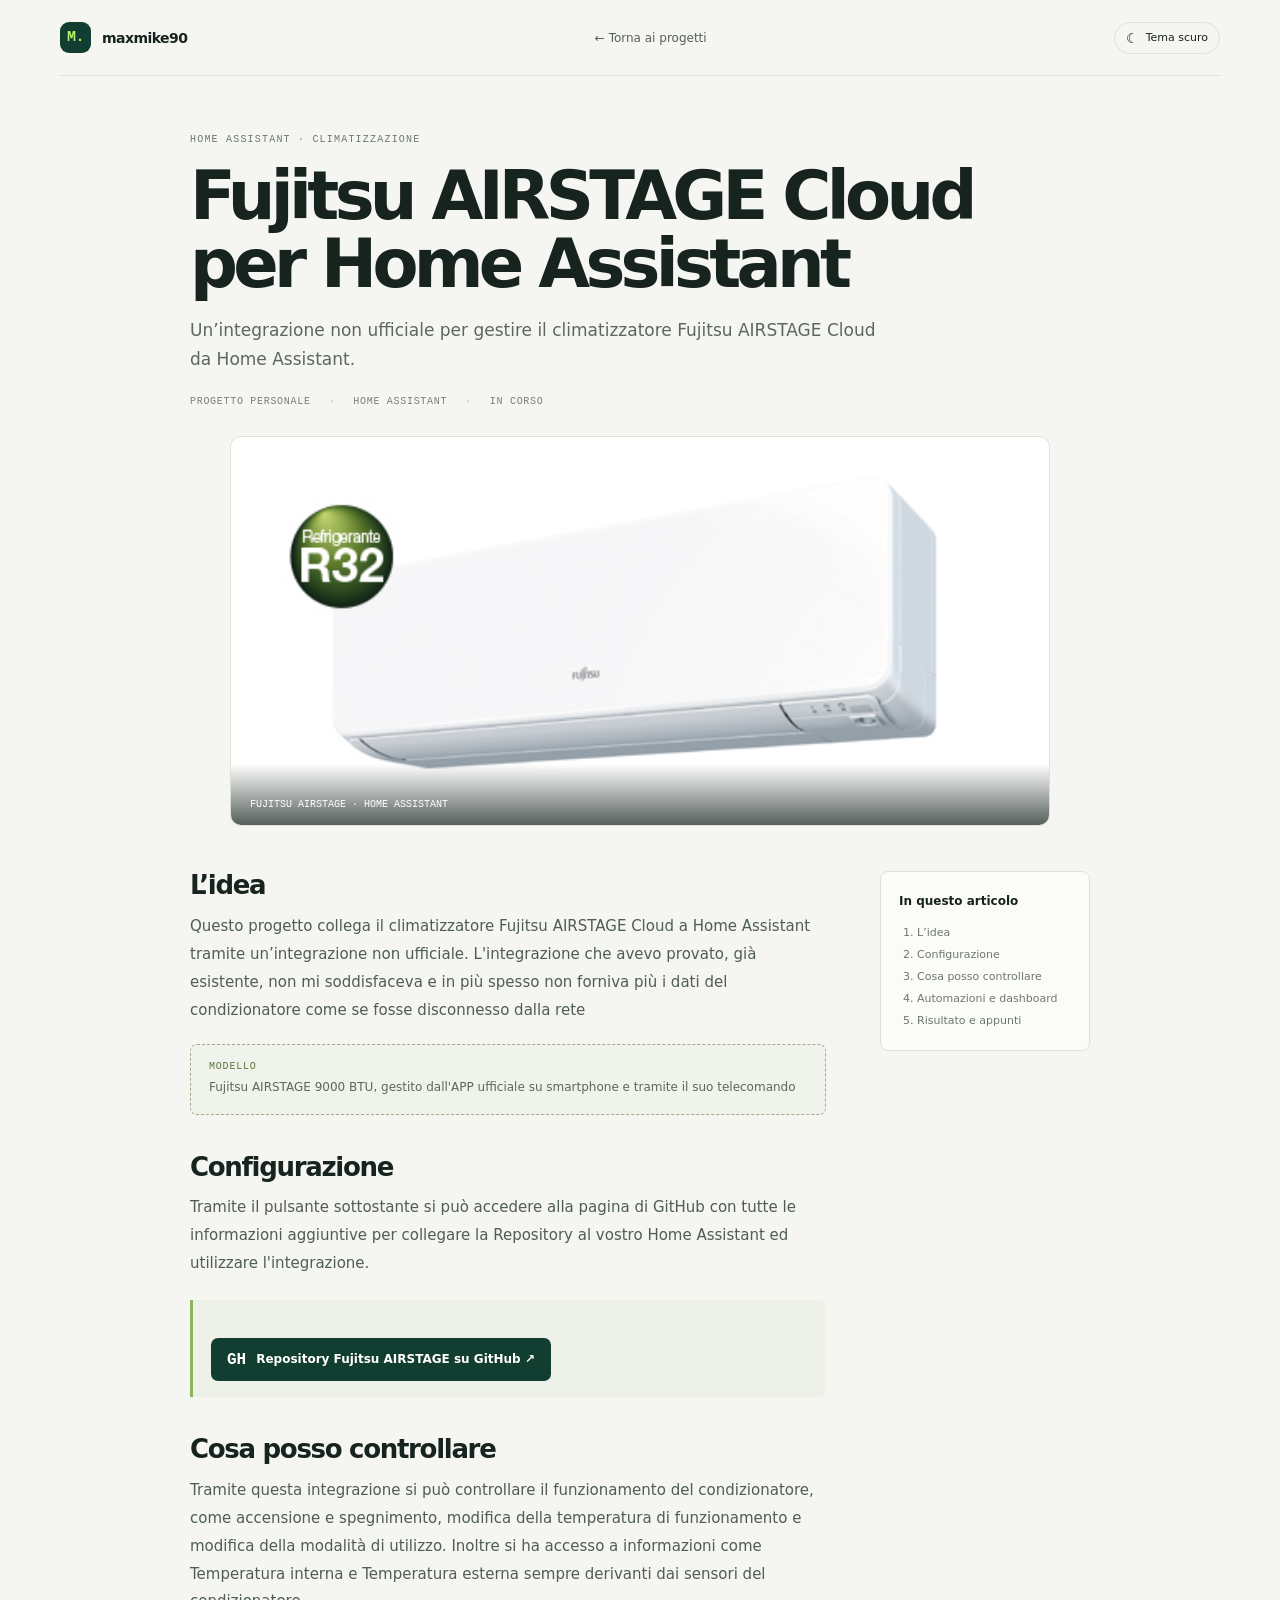
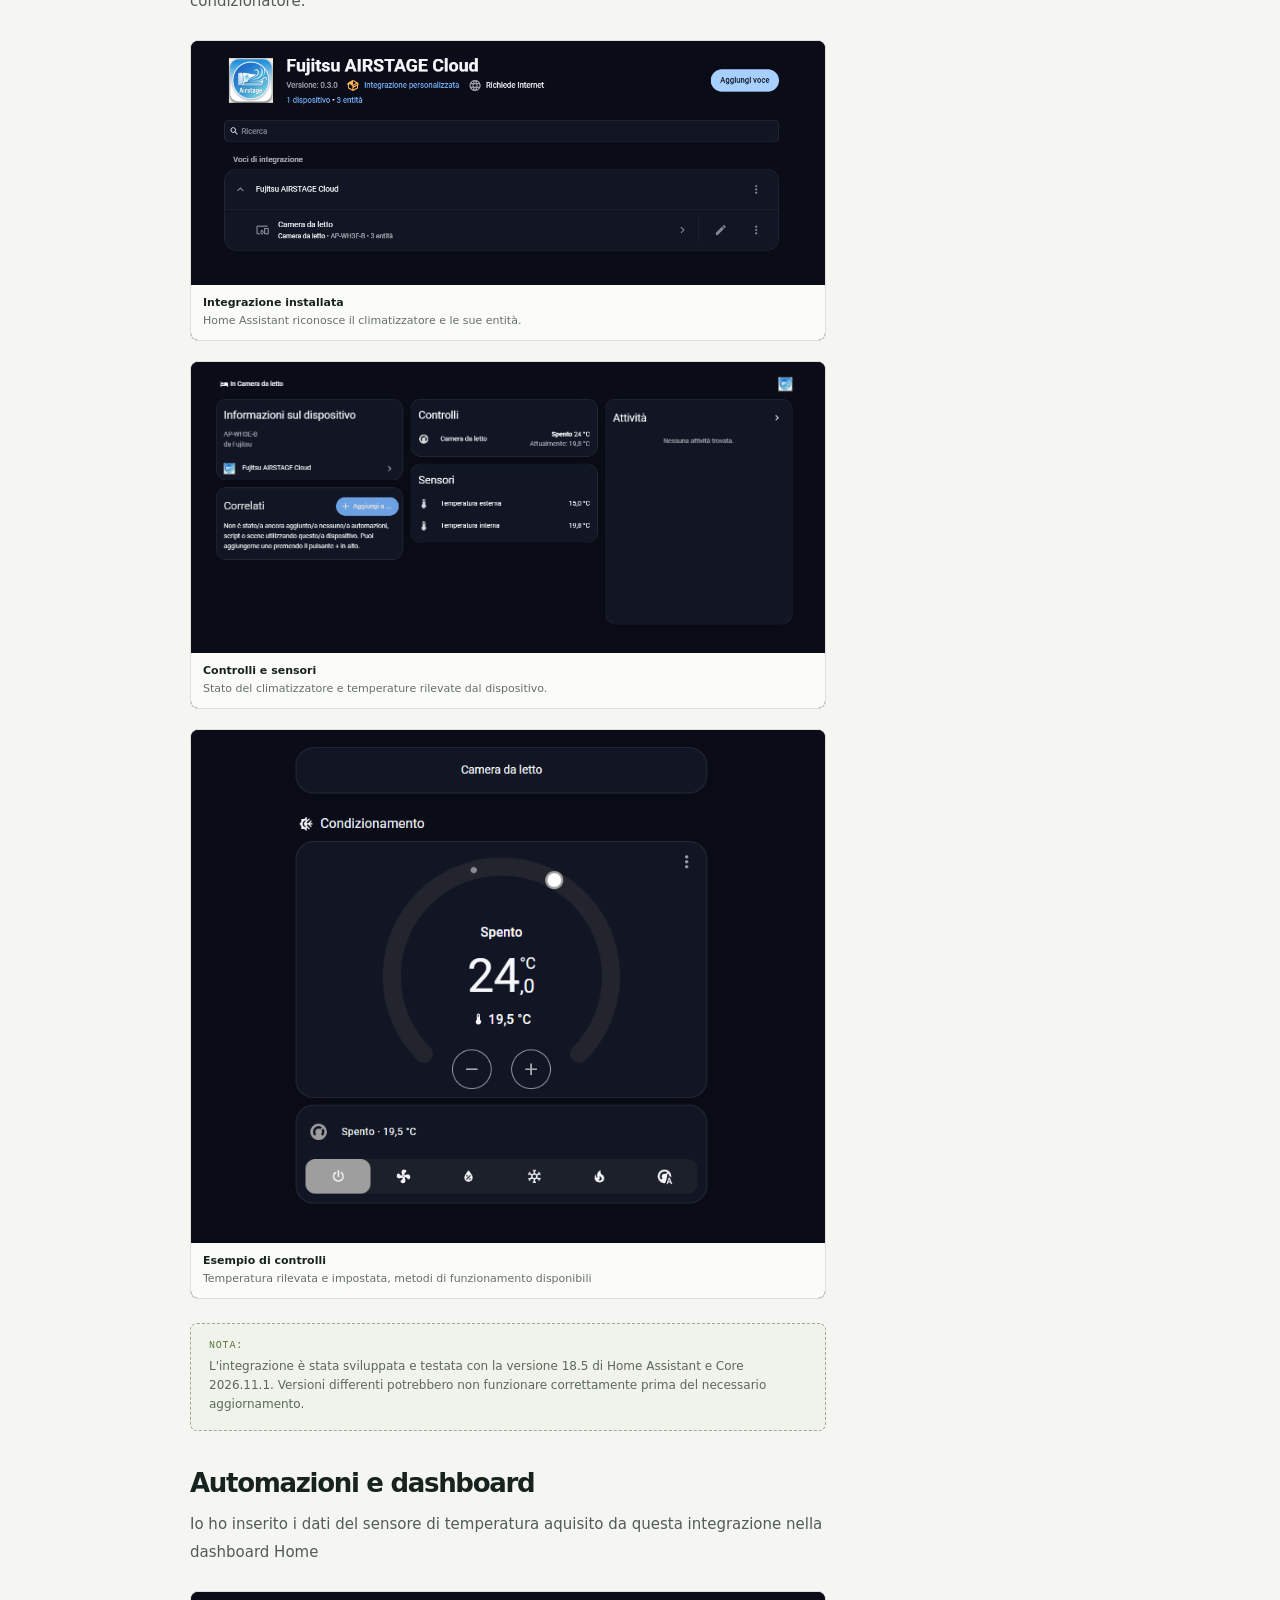
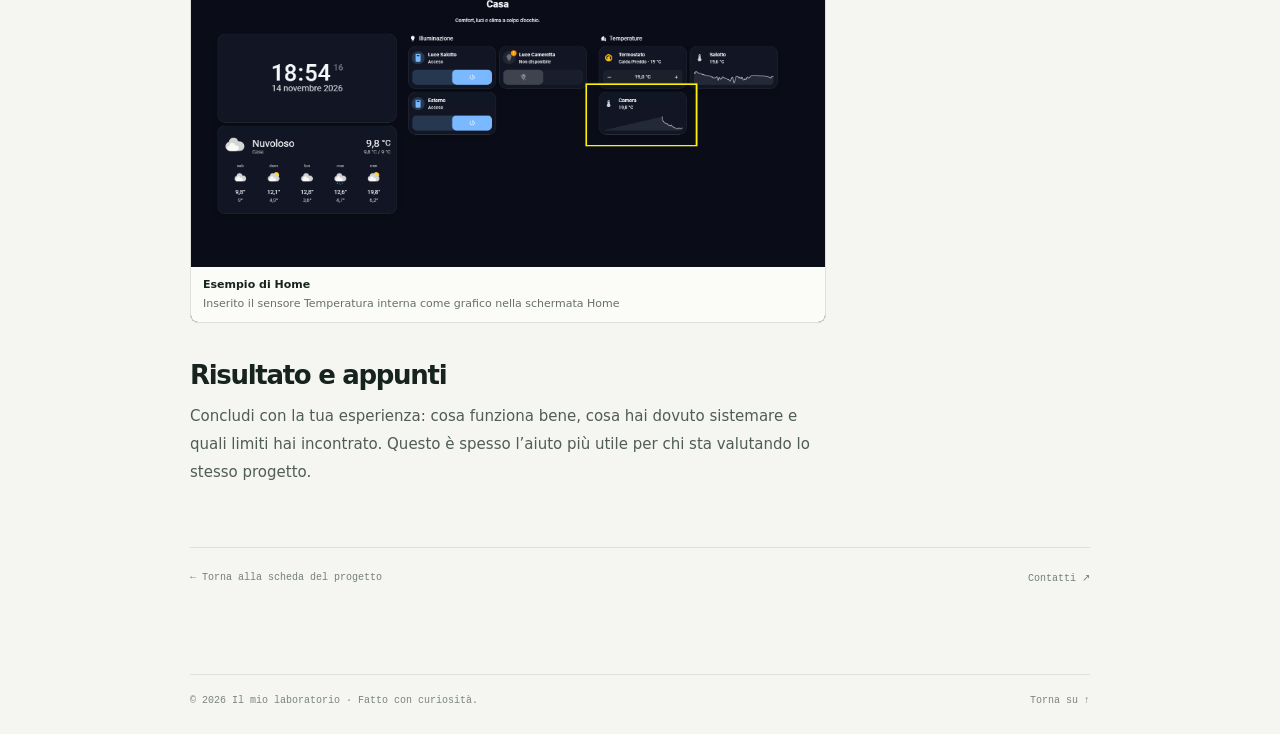
==== fujitsu-airstage.html @ 59b79993 "Add files via upload" ====
<!doctype html>
<html lang="it">
<head>
  <meta charset="utf-8">
  <meta name="viewport" content="width=device-width, initial-scale=1">
  <meta name="theme-color" content="#f5f5f1">
  <meta name="description" content="Appunti sul progetto Fujitsu AIRSTAGE Cloud per Home Assistant.">
  <title>Fujitsu AIRSTAGE Cloud per Home Assistant — Il mio laboratorio</title>
  <style>
    :root{--paper:#f5f5f1;--ink:#17231f;--muted:#68736d;--line:#dce1da;--green:#b8f36b;--deep:#123d31;--mono:"SFMono-Regular",Consolas,"Liberation Mono",monospace;--sans:Inter,ui-sans-serif,system-ui,-apple-system,"Segoe UI",sans-serif}
    :root[data-theme="dark"]{color-scheme:dark;--paper:#121713;--ink:#edf2ec;--muted:#a4afa5;--line:#303a32;--green:#b8f36b;--deep:#194532;--white:#f7f8f4}
*{box-sizing:border-box}html{scroll-behavior:smooth}body{margin:0;background:var(--paper);color:var(--ink);font-family:var(--sans);-webkit-font-smoothing:antialiased}a{color:inherit;text-decoration:none}.wrap{width:min(900px,calc(100% - 48px));margin:auto}.topbar{height:76px;display:flex;align-items:center;justify-content:space-between;border-bottom:1px solid var(--line);width:min(1160px,calc(100% - 48px))}.brand{display:flex;align-items:center;gap:11px;font-weight:750;letter-spacing:-.04em;font-size:14px}.brand-mark{width:31px;height:31px;border-radius:9px;background:var(--deep);display:grid;place-items:center;color:var(--green);font:700 15px var(--mono)}.back{font-size:12px;color:#56615b}.back:hover{color:var(--deep)}
    .article{padding:58px 0 90px}.eyebrow{font:10px var(--mono);text-transform:uppercase;letter-spacing:.12em;color:#6b796e}.article h1{font-size:clamp(39px,7vw,67px);letter-spacing:-.07em;line-height:1.02;margin:17px 0}.dek{font-size:17px;line-height:1.7;color:#5b6760;max-width:690px;margin:0}.meta{display:flex;gap:18px;align-items:center;margin:23px 0 29px;color:#758078;font:10px var(--mono);text-transform:uppercase;letter-spacing:.07em}.meta span+span:before{content:"·";margin-right:18px;color:#a4ada5}.cover{height:clamp(220px,44vw,390px);border-radius:11px;overflow:hidden;background:#e4ebe1;border:1px solid var(--line);position:relative}.cover img{width:100%;height:100%;object-fit:cover;display:block}.cover figcaption{position:absolute;bottom:0;left:0;right:0;background:linear-gradient(transparent,#17231fba);color:white;padding:35px 19px 15px;font:10px var(--mono)}
    .layout{display:grid;grid-template-columns:minmax(0,1fr) 210px;gap:54px;margin-top:45px;align-items:start}.prose{font-size:15px;line-height:1.85;color:#4f5d54}.prose h2{font-size:26px;line-height:1.15;letter-spacing:-.05em;color:var(--ink);margin:38px 0 12px}.prose h2:first-child{margin-top:0}.prose p{margin:0 0 16px}.prose ul{padding-left:20px}.prose li{padding-left:4px;margin:5px 0}.callout{border-left:3px solid #8bb657;background:#edf1e8;padding:16px 18px;border-radius:0 6px 6px 0;font-size:13px;line-height:1.65;color:#56625a;margin:22px 0}.callout strong{color:var(--ink)}.todo{border:1px dashed #9bad8c;background:#f0f3eb;border-radius:7px;padding:16px 18px;color:#5a6958;font-size:12px;line-height:1.6;margin:20px 0}.todo b{display:block;text-transform:uppercase;letter-spacing:.08em;font:10px var(--mono);color:#58743b;margin-bottom:6px}.github-link{display:inline-flex;align-items:center;gap:10px;margin-top:22px;padding:12px 16px;border-radius:7px;background:var(--deep);color:#fff;font-size:12px;font-weight:650}.github-link:hover{background:#205644}.github-mark{font:700 16px var(--mono)}.image-gallery{display:grid;grid-template-columns:1fr;gap:20px;margin:24px 0}.image-gallery figure{margin:0;background:#11151f;border:1px solid var(--line);border-radius:8px;overflow:hidden}.image-gallery img{display:block;width:100%;height:auto}.image-gallery figcaption{padding:10px 12px;color:#657168;font-size:11px;line-height:1.5;background:#fbfbf8}.image-gallery figcaption strong{display:block;color:var(--ink);margin-bottom:2px}@media(max-width:560px){.image-gallery{grid-template-columns:1fr}}.sidebar{position:sticky;top:20px;border:1px solid var(--line);background:#fbfbf8;border-radius:8px;padding:18px}.sidebar b{font-size:12px}.sidebar ol{margin:13px 0 0;padding-left:18px;color:#6c776f;font-size:11px;line-height:2}.sidebar a:hover{color:var(--deep)}.article-footer{border-top:1px solid var(--line);padding-top:24px;margin-top:45px;display:flex;justify-content:space-between;gap:20px;font:10px var(--mono);color:#748078}.article-footer a:hover{color:var(--deep)}.footer{border-top:1px solid var(--line);padding:20px 0 28px;color:#7b857d;font:10px var(--mono);display:flex;justify-content:space-between}
    @media(max-width:700px){.layout{grid-template-columns:1fr;gap:24px}.sidebar{position:static;grid-row:1}.article{padding-top:42px}.wrap,.topbar{width:calc(100% - 32px)}}
  .image-zoom{display:block;width:100%;padding:0;border:0;background:none;cursor:zoom-in}.image-zoom:focus-visible{outline:3px solid var(--green);outline-offset:3px}.lightbox{border:0;padding:48px 18px 18px;background:#10141c;max-width:96vw;max-height:95vh;border-radius:12px;overflow:visible}.lightbox::backdrop{background:#09100ddd;backdrop-filter:blur(3px)}.lightbox img{display:block;max-width:92vw;max-height:82vh;width:auto;height:auto;border-radius:7px}.lightbox form{position:absolute;top:8px;right:8px}.lightbox-close{border:1px solid #ffffff44;background:#fff;color:#17231f;border-radius:5px;padding:8px 11px;cursor:pointer;font:12px var(--sans)}
.theme-toggle{display:inline-flex;align-items:center;justify-content:center;gap:7px;padding:8px 11px;border:1px solid var(--line);border-radius:99px;background:transparent;color:var(--ink);font:11px var(--sans);white-space:nowrap;cursor:pointer;transition:background .2s,border-color .2s}.theme-toggle:hover{background:#8a9a8618}.theme-icon{font-size:14px;line-height:1}:root[data-theme="dark"] .prose{color:#c0cbc1}:root[data-theme="dark"] .sidebar,:root[data-theme="dark"] .todo,:root[data-theme="dark"] .image-gallery figcaption{background:#1a211c;border-color:var(--line);color:#c0cbc1}:root[data-theme="dark"] .callout{background:#263328;color:#d0d9d0}:root[data-theme="dark"] .todo b{color:var(--green)}:root[data-theme="dark"] .sidebar ol,:root[data-theme="dark"] .meta,:root[data-theme="dark"] .article-footer,:root[data-theme="dark"] .back{color:#aeb9af}:root[data-theme="dark"] .topbar,:root[data-theme="dark"] .article-footer,:root[data-theme="dark"] .footer{border-color:var(--line)}:root[data-theme="dark"] .image-gallery figure{border-color:var(--line)}:root[data-theme="dark"] .image-gallery figcaption strong{color:var(--ink)}:root[data-theme="dark"] .brand-mark{background:#244b35;color:var(--green)}</style>
</head>
<body>
  <header class="wrap topbar">
    <a class="brand" href="index.html#inizio"><span class="brand-mark">M.</span><span>maxmike90<span style="color:#7d9e5b"></a>
    <a class="back" href="index.html#progetti">← Torna ai progetti</a>
      <button class="theme-toggle" id="theme-toggle" type="button" aria-label="Attiva tema scuro" aria-pressed="false"><span class="theme-icon" aria-hidden="true">☾</span><span>Tema scuro</span></button>
    </header>
  <main class="wrap article">
    <div class="eyebrow">HOME ASSISTANT · CLIMATIZZAZIONE</div>
    <h1>Fujitsu AIRSTAGE Cloud per Home Assistant</h1>
    <p class="dek">Un’integrazione non ufficiale per gestire il climatizzatore Fujitsu AIRSTAGE Cloud da Home Assistant.</p>
    <div class="meta"><span>Progetto personale</span><span>Home Assistant</span><span>In corso</span></div>
    <figure class="cover"><img src="fujitsu.jpg" alt="Il progetto Fujitsu AIRSTAGE Cloud con Home Assistant"><figcaption>FUJITSU AIRSTAGE · HOME ASSISTANT</figcaption></figure>
    <div class="layout">
      <article class="prose">
        <h2 id="idea">L’idea</h2>
        <p>Questo progetto collega il climatizzatore Fujitsu AIRSTAGE Cloud a Home Assistant tramite un’integrazione non ufficiale. L'integrazione che avevo provato, già esistente, non mi soddisfaceva e in più spesso non forniva più i dati del condizionatore come se fosse disconnesso dalla rete</p>
        <div class="todo"><b>Modello</b>Fujitsu AIRSTAGE 9000 BTU, gestito dall'APP ufficiale su smartphone e tramite il suo telecomando</div>

        <h2 id="configurazione">Configurazione</h2>
        <p>Tramite il pulsante sottostante si può accedere alla pagina di GitHub con tutte le informazioni aggiuntive per collegare la Repository al vostro Home Assistant ed utilizzare l'integrazione.</p>
        <div class="callout"><a class="github-link" href="https://github.com/massimomichelotti90-byte/airstage-ha" target="_blank" rel="noopener noreferrer"><span class="github-mark">GH</span> Repository Fujitsu AIRSTAGE su GitHub ↗</a></div>

        <h2 id="controlli">Cosa posso controllare</h2>
        <p>Tramite questa integrazione si può controllare il funzionamento del condizionatore, come accensione e spegnimento, modifica della temperatura di funzionamento e modifica della modalità di utilizzo. Inoltre si ha accesso a informazioni come Temperatura interna e Temperatura esterna sempre derivanti dai sensori del condizionatore.</p>
        <div class="image-gallery">
          <figure><img src="s1.png" alt="Schermata di Fujitsu AIRSTAGE Cloud in Home Assistant"><figcaption><strong>Integrazione installata</strong>Home Assistant riconosce il climatizzatore e le sue entità.</figcaption></figure>
          <figure><img src="s2.png" alt="Scheda dispositivo con controlli e sensori di temperatura Fujitsu"><figcaption><strong>Controlli e sensori</strong>Stato del climatizzatore e temperature rilevate dal dispositivo.</figcaption></figure>
          <figure><img src="s3.png" alt="Esempio di schermata dei controlli su HA"><figcaption><strong>Esempio di controlli</strong>Temperatura rilevata e impostata, metodi di funzionamento disponibili</figcaption></figure>
        </div>
        <div class="todo"><b>Nota:</b>L'integrazione è stata sviluppata e testata con la versione 18.5 di Home Assistant e Core 2026.11.1. Versioni differenti potrebbero non funzionare correttamente prima del necessario aggiornamento.</div>

        <h2 id="automazioni">Automazioni e dashboard</h2>
        <p>Io ho inserito i dati del sensore di temperatura aquisito da questa integrazione nella dashboard Home</p>
        <div class="image-gallery">
          <figure><img src="s4.png" alt="Integrazione su schermata Home"><figcaption><strong>Esempio di Home</strong>Inserito il sensore Temperatura interna come grafico nella schermata Home</figcaption></figure>
        </div>

        <h2 id="risultato">Risultato e appunti</h2>
        <p>Concludi con la tua esperienza: cosa funziona bene, cosa hai dovuto sistemare e quali limiti hai incontrato. Questo è spesso l’aiuto più utile per chi sta valutando lo stesso progetto.</p>
      </article>
      <aside class="sidebar"><b>In questo articolo</b><ol><li><a href="#idea">L’idea</a></li><li><a href="#configurazione">Configurazione</a></li><li><a href="#controlli">Cosa posso controllare</a></li><li><a href="#automazioni">Automazioni e dashboard</a></li><li><a href="#risultato">Risultato e appunti</a></li></ol></aside>
    </div>
    <div class="article-footer"><a href="index.html#progetto-fujitsu">← Torna alla scheda del progetto</a><a href="index.html#contatti">Contatti ↗</a></div>
  </main>
  <dialog class="lightbox" id="lightbox" aria-label="Immagine ingrandita"><form method="dialog"><button class="lightbox-close" aria-label="Chiudi immagine">Chiudi ×</button></form><img src="" alt=""></dialog>
  <footer class="wrap footer"><span>© <span id="year">2026</span> Il mio laboratorio · Fatto con curiosità.</span><a href="#">Torna su ↑</a></footer>
  <script>
    const themeToggle=document.querySelector("#theme-toggle");
    let savedTheme=null; try{savedTheme=localStorage.getItem("portfolio-theme")}catch(error){};
    const setTheme=(theme)=>{document.documentElement.dataset.theme=theme;const dark=theme==="dark";themeToggle.setAttribute("aria-pressed",String(dark));themeToggle.setAttribute("aria-label",dark?"Attiva tema chiaro":"Attiva tema scuro");themeToggle.innerHTML=`<span class="theme-icon" aria-hidden="true">${dark?"☀":"☾"}</span><span>${dark?"Tema chiaro":"Tema scuro"}</span>`};
    setTheme(savedTheme||(window.matchMedia("(prefers-color-scheme: dark)").matches?"dark":"light"));
    themeToggle.addEventListener("click",()=>{const next=document.documentElement.dataset.theme==="dark"?"light":"dark";setTheme(next);try{localStorage.setItem("portfolio-theme",next)}catch(error){}});
    const lightbox = document.getElementById("lightbox");
    const largeImage = lightbox.querySelector("img");
    document.querySelectorAll(".image-gallery figure img").forEach((img) => {
      const button = document.createElement("button");
      button.type = "button";
      button.className = "image-zoom";
      button.setAttribute("aria-label", "Ingrandisci immagine: " + img.alt);
      img.before(button);
      button.append(img);
      button.addEventListener("click", () => {
        largeImage.src = img.src;
        largeImage.alt = img.alt;
        lightbox.showModal();
      });
    });
    lightbox.addEventListener("click", (event) => {
      if (event.target === lightbox) lightbox.close();
    });
    document.querySelector("#year").textContent = new Date().getFullYear();
  </script>
</body>
</html>
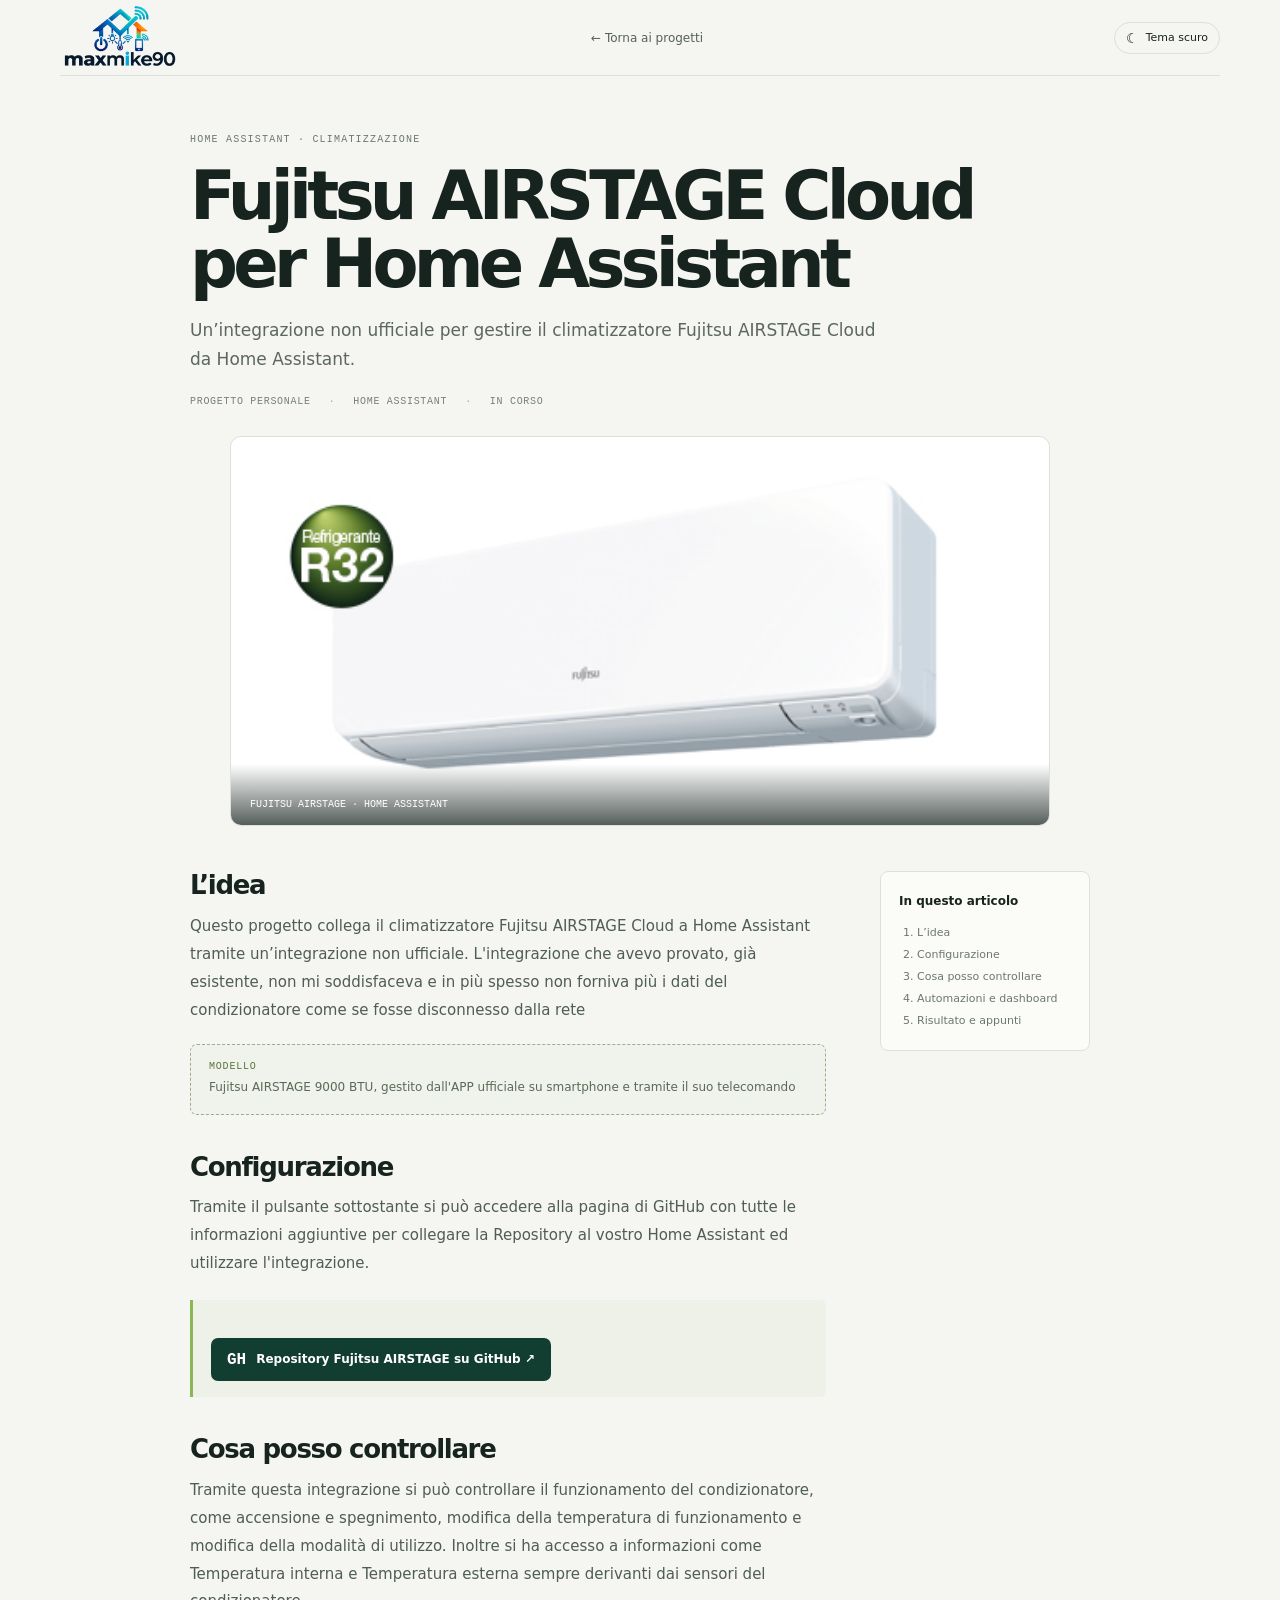
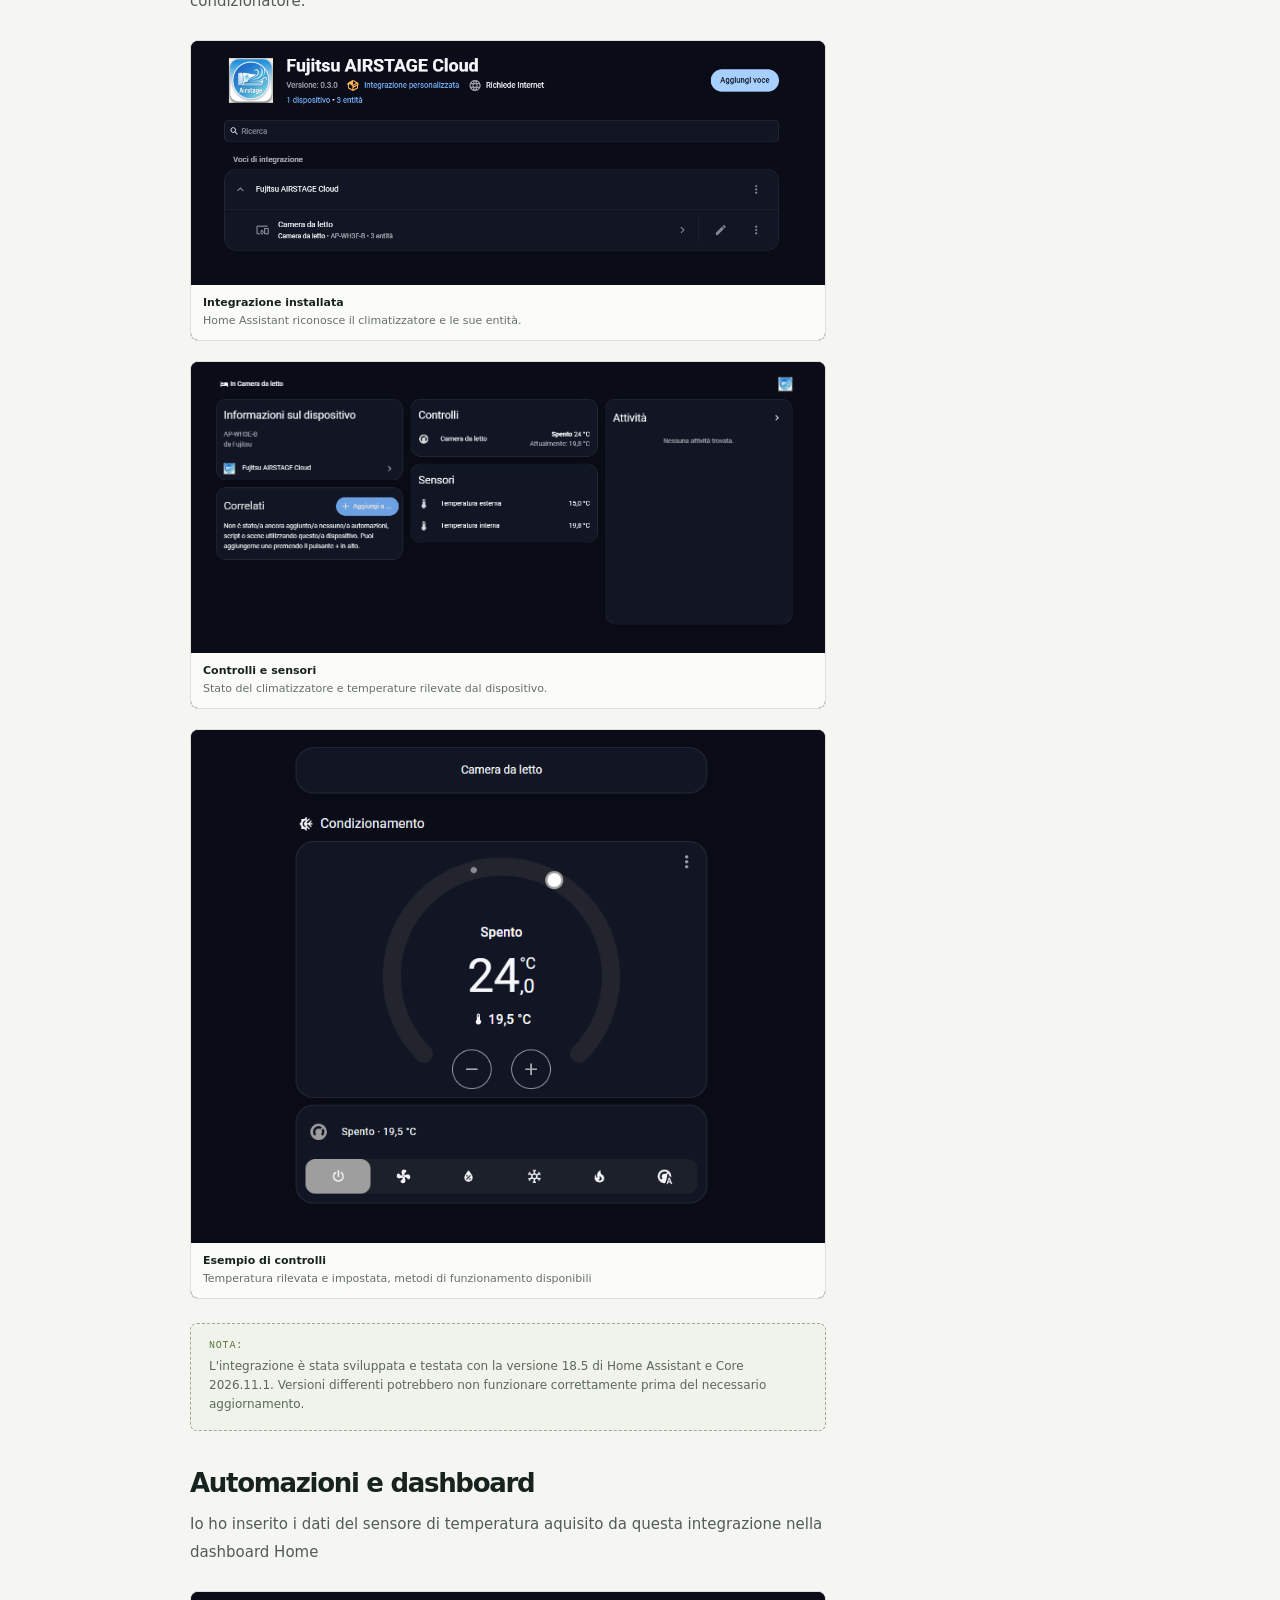
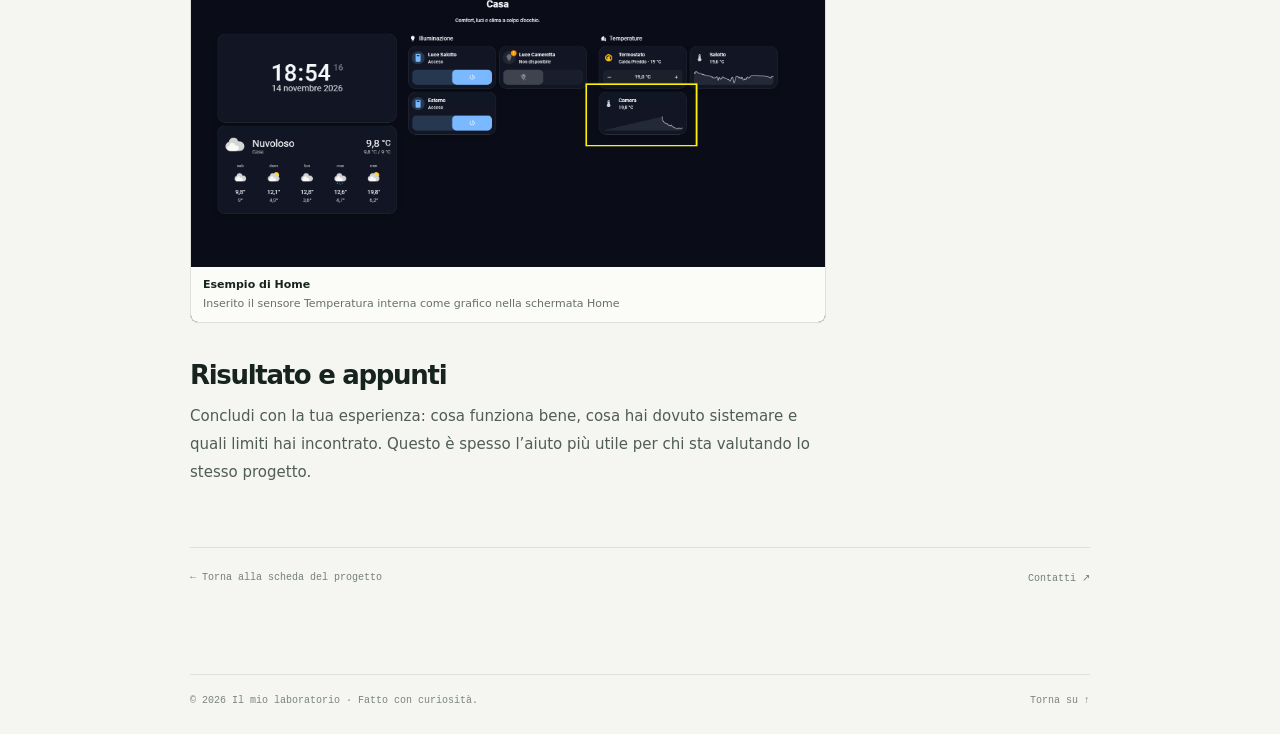
==== commit ff299ede: "Add files via upload" ====
--- a/fujitsu-airstage.html
+++ b/fujitsu-airstage.html
@@ -18,7 +18,9 @@
 </head>
 <body>
   <header class="wrap topbar">
-    <a class="brand" href="index.html#inizio"><span class="brand-mark">M.</span><span>maxmike90<span style="color:#7d9e5b"></a>
+    <a class="brand" href="#inizio">
+		<img src="logo.png" alt="Torna alla Home" style="max-width: 120px; height: auto;"
+	</a>
     <a class="back" href="index.html#progetti">← Torna ai progetti</a>
       <button class="theme-toggle" id="theme-toggle" type="button" aria-label="Attiva tema scuro" aria-pressed="false"><span class="theme-icon" aria-hidden="true">☾</span><span>Tema scuro</span></button>
     </header>
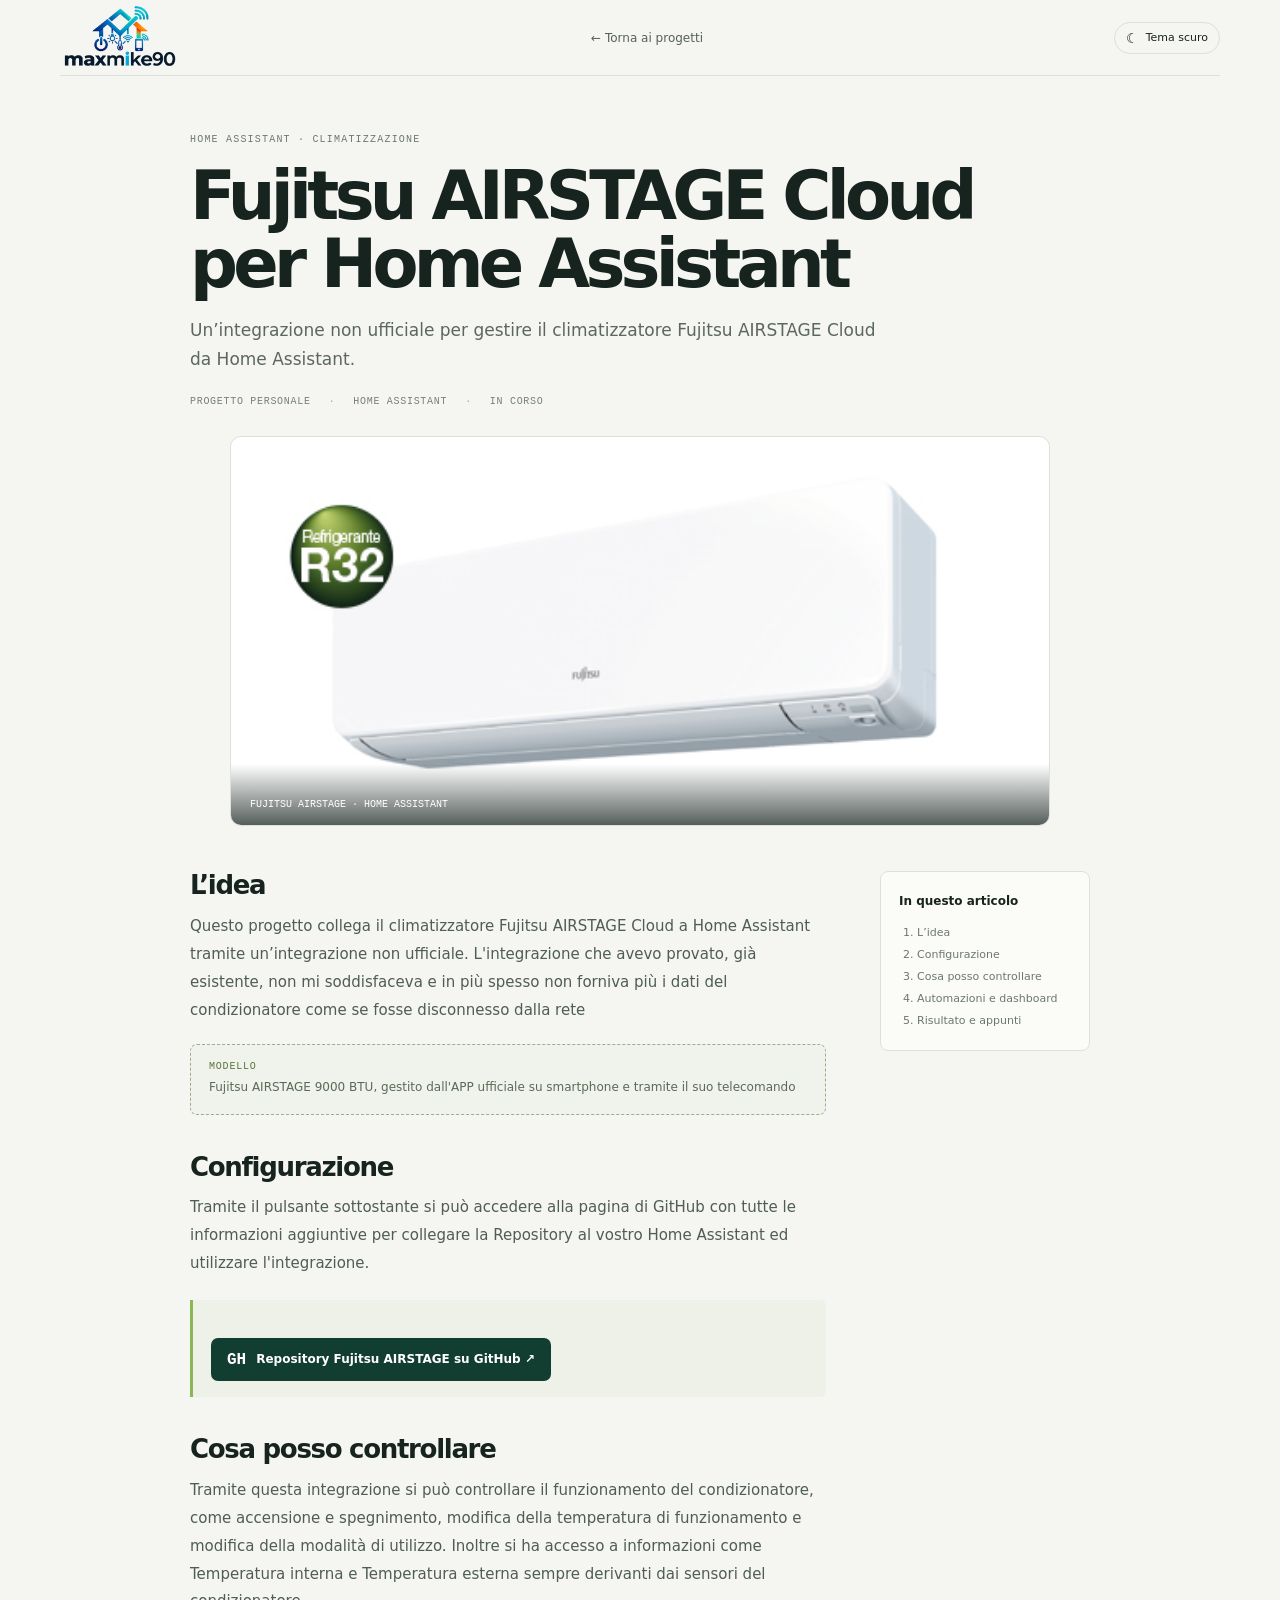
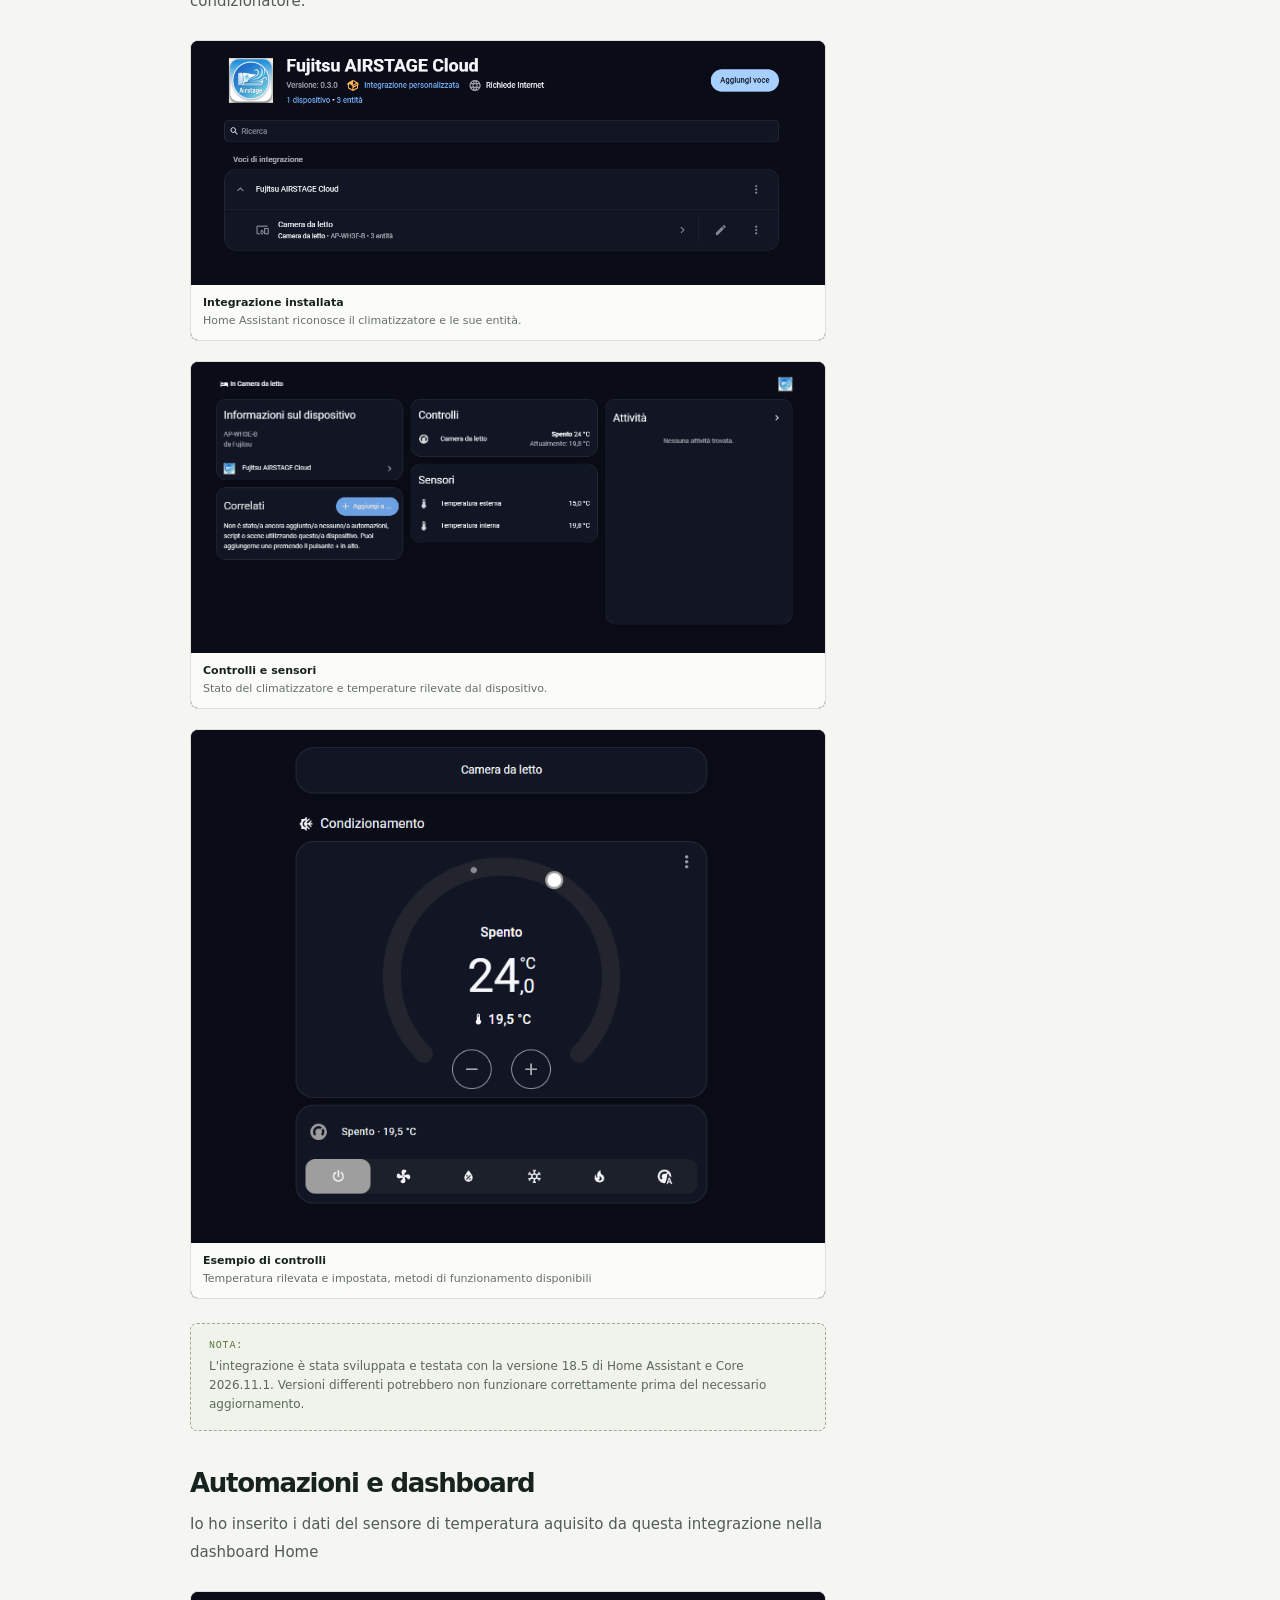
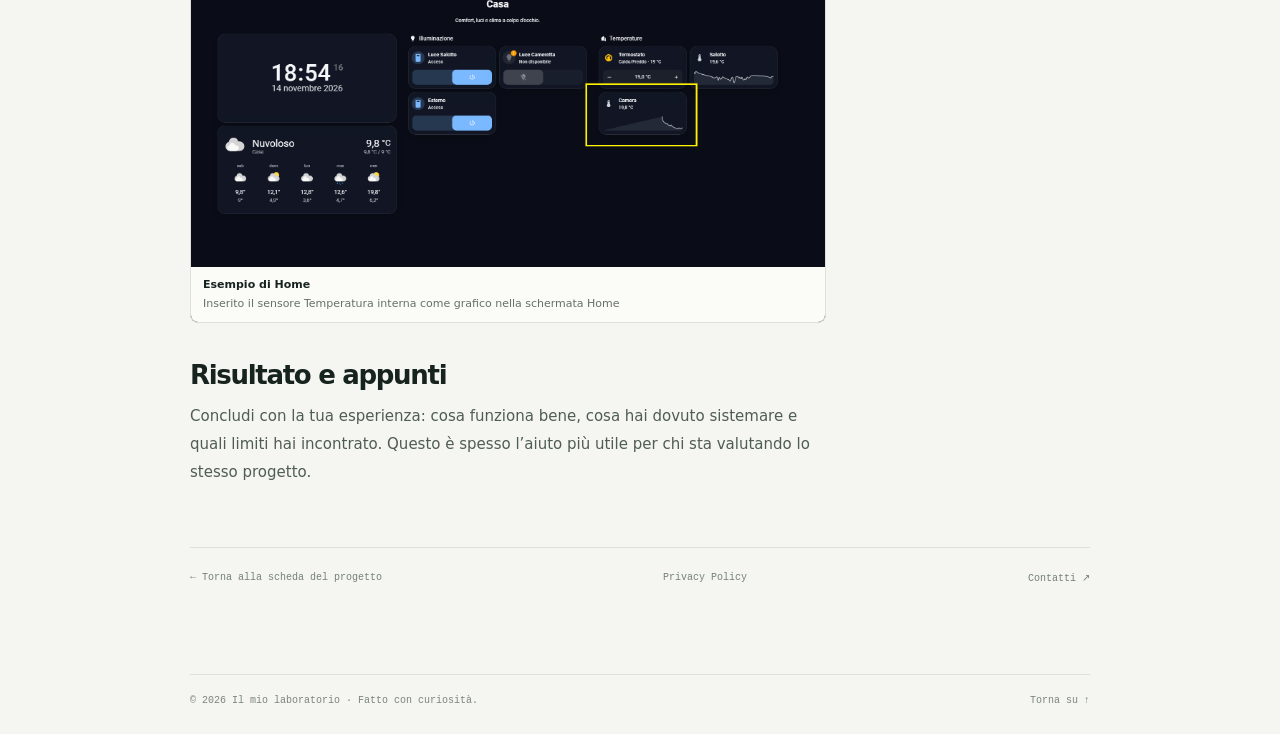
==== commit 02f58932: "Update footer and theme toggle functionality" ====
--- a/fujitsu-airstage.html
+++ b/fujitsu-airstage.html
@@ -1,102 +1,102 @@
-<!doctype html>
-<html lang="it">
-<head>
-  <meta charset="utf-8">
-  <meta name="viewport" content="width=device-width, initial-scale=1">
-  <meta name="theme-color" content="#f5f5f1">
-  <meta name="description" content="Appunti sul progetto Fujitsu AIRSTAGE Cloud per Home Assistant.">
-  <title>Fujitsu AIRSTAGE Cloud per Home Assistant — Il mio laboratorio</title>
-  <style>
-    :root{--paper:#f5f5f1;--ink:#17231f;--muted:#68736d;--line:#dce1da;--green:#b8f36b;--deep:#123d31;--mono:"SFMono-Regular",Consolas,"Liberation Mono",monospace;--sans:Inter,ui-sans-serif,system-ui,-apple-system,"Segoe UI",sans-serif}
+<!doctype html>
+<html lang="it">
+<head>
+  <meta charset="utf-8">
+  <meta name="viewport" content="width=device-width, initial-scale=1">
+  <meta name="theme-color" content="#f5f5f1">
+  <meta name="description" content="Appunti sul progetto Fujitsu AIRSTAGE Cloud per Home Assistant.">
+  <title>Fujitsu AIRSTAGE Cloud per Home Assistant — Il mio laboratorio</title>
+  <style>
+    :root{--paper:#f5f5f1;--ink:#17231f;--muted:#68736d;--line:#dce1da;--green:#b8f36b;--deep:#123d31;--mono:"SFMono-Regular",Consolas,"Liberation Mono",monospace;--sans:Inter,ui-sans-serif,system-ui,-apple-system,"Segoe UI",sans-serif}
     :root[data-theme="dark"]{color-scheme:dark;--paper:#121713;--ink:#edf2ec;--muted:#a4afa5;--line:#303a32;--green:#b8f36b;--deep:#194532;--white:#f7f8f4}
-*{box-sizing:border-box}html{scroll-behavior:smooth}body{margin:0;background:var(--paper);color:var(--ink);font-family:var(--sans);-webkit-font-smoothing:antialiased}a{color:inherit;text-decoration:none}.wrap{width:min(900px,calc(100% - 48px));margin:auto}.topbar{height:76px;display:flex;align-items:center;justify-content:space-between;border-bottom:1px solid var(--line);width:min(1160px,calc(100% - 48px))}.brand{display:flex;align-items:center;gap:11px;font-weight:750;letter-spacing:-.04em;font-size:14px}.brand-mark{width:31px;height:31px;border-radius:9px;background:var(--deep);display:grid;place-items:center;color:var(--green);font:700 15px var(--mono)}.back{font-size:12px;color:#56615b}.back:hover{color:var(--deep)}
-    .article{padding:58px 0 90px}.eyebrow{font:10px var(--mono);text-transform:uppercase;letter-spacing:.12em;color:#6b796e}.article h1{font-size:clamp(39px,7vw,67px);letter-spacing:-.07em;line-height:1.02;margin:17px 0}.dek{font-size:17px;line-height:1.7;color:#5b6760;max-width:690px;margin:0}.meta{display:flex;gap:18px;align-items:center;margin:23px 0 29px;color:#758078;font:10px var(--mono);text-transform:uppercase;letter-spacing:.07em}.meta span+span:before{content:"·";margin-right:18px;color:#a4ada5}.cover{height:clamp(220px,44vw,390px);border-radius:11px;overflow:hidden;background:#e4ebe1;border:1px solid var(--line);position:relative}.cover img{width:100%;height:100%;object-fit:cover;display:block}.cover figcaption{position:absolute;bottom:0;left:0;right:0;background:linear-gradient(transparent,#17231fba);color:white;padding:35px 19px 15px;font:10px var(--mono)}
-    .layout{display:grid;grid-template-columns:minmax(0,1fr) 210px;gap:54px;margin-top:45px;align-items:start}.prose{font-size:15px;line-height:1.85;color:#4f5d54}.prose h2{font-size:26px;line-height:1.15;letter-spacing:-.05em;color:var(--ink);margin:38px 0 12px}.prose h2:first-child{margin-top:0}.prose p{margin:0 0 16px}.prose ul{padding-left:20px}.prose li{padding-left:4px;margin:5px 0}.callout{border-left:3px solid #8bb657;background:#edf1e8;padding:16px 18px;border-radius:0 6px 6px 0;font-size:13px;line-height:1.65;color:#56625a;margin:22px 0}.callout strong{color:var(--ink)}.todo{border:1px dashed #9bad8c;background:#f0f3eb;border-radius:7px;padding:16px 18px;color:#5a6958;font-size:12px;line-height:1.6;margin:20px 0}.todo b{display:block;text-transform:uppercase;letter-spacing:.08em;font:10px var(--mono);color:#58743b;margin-bottom:6px}.github-link{display:inline-flex;align-items:center;gap:10px;margin-top:22px;padding:12px 16px;border-radius:7px;background:var(--deep);color:#fff;font-size:12px;font-weight:650}.github-link:hover{background:#205644}.github-mark{font:700 16px var(--mono)}.image-gallery{display:grid;grid-template-columns:1fr;gap:20px;margin:24px 0}.image-gallery figure{margin:0;background:#11151f;border:1px solid var(--line);border-radius:8px;overflow:hidden}.image-gallery img{display:block;width:100%;height:auto}.image-gallery figcaption{padding:10px 12px;color:#657168;font-size:11px;line-height:1.5;background:#fbfbf8}.image-gallery figcaption strong{display:block;color:var(--ink);margin-bottom:2px}@media(max-width:560px){.image-gallery{grid-template-columns:1fr}}.sidebar{position:sticky;top:20px;border:1px solid var(--line);background:#fbfbf8;border-radius:8px;padding:18px}.sidebar b{font-size:12px}.sidebar ol{margin:13px 0 0;padding-left:18px;color:#6c776f;font-size:11px;line-height:2}.sidebar a:hover{color:var(--deep)}.article-footer{border-top:1px solid var(--line);padding-top:24px;margin-top:45px;display:flex;justify-content:space-between;gap:20px;font:10px var(--mono);color:#748078}.article-footer a:hover{color:var(--deep)}.footer{border-top:1px solid var(--line);padding:20px 0 28px;color:#7b857d;font:10px var(--mono);display:flex;justify-content:space-between}
-    @media(max-width:700px){.layout{grid-template-columns:1fr;gap:24px}.sidebar{position:static;grid-row:1}.article{padding-top:42px}.wrap,.topbar{width:calc(100% - 32px)}}
-  .image-zoom{display:block;width:100%;padding:0;border:0;background:none;cursor:zoom-in}.image-zoom:focus-visible{outline:3px solid var(--green);outline-offset:3px}.lightbox{border:0;padding:48px 18px 18px;background:#10141c;max-width:96vw;max-height:95vh;border-radius:12px;overflow:visible}.lightbox::backdrop{background:#09100ddd;backdrop-filter:blur(3px)}.lightbox img{display:block;max-width:92vw;max-height:82vh;width:auto;height:auto;border-radius:7px}.lightbox form{position:absolute;top:8px;right:8px}.lightbox-close{border:1px solid #ffffff44;background:#fff;color:#17231f;border-radius:5px;padding:8px 11px;cursor:pointer;font:12px var(--sans)}
-.theme-toggle{display:inline-flex;align-items:center;justify-content:center;gap:7px;padding:8px 11px;border:1px solid var(--line);border-radius:99px;background:transparent;color:var(--ink);font:11px var(--sans);white-space:nowrap;cursor:pointer;transition:background .2s,border-color .2s}.theme-toggle:hover{background:#8a9a8618}.theme-icon{font-size:14px;line-height:1}:root[data-theme="dark"] .prose{color:#c0cbc1}:root[data-theme="dark"] .sidebar,:root[data-theme="dark"] .todo,:root[data-theme="dark"] .image-gallery figcaption{background:#1a211c;border-color:var(--line);color:#c0cbc1}:root[data-theme="dark"] .callout{background:#263328;color:#d0d9d0}:root[data-theme="dark"] .todo b{color:var(--green)}:root[data-theme="dark"] .sidebar ol,:root[data-theme="dark"] .meta,:root[data-theme="dark"] .article-footer,:root[data-theme="dark"] .back{color:#aeb9af}:root[data-theme="dark"] .topbar,:root[data-theme="dark"] .article-footer,:root[data-theme="dark"] .footer{border-color:var(--line)}:root[data-theme="dark"] .image-gallery figure{border-color:var(--line)}:root[data-theme="dark"] .image-gallery figcaption strong{color:var(--ink)}:root[data-theme="dark"] .brand-mark{background:#244b35;color:var(--green)}</style>
-</head>
-<body>
-  <header class="wrap topbar">
-    <a class="brand" href="#inizio">
-		<img src="logo.png" alt="Torna alla Home" style="max-width: 120px; height: auto;"
-	</a>
-    <a class="back" href="index.html#progetti">← Torna ai progetti</a>
+*{box-sizing:border-box}html{scroll-behavior:smooth}body{margin:0;background:var(--paper);color:var(--ink);font-family:var(--sans);-webkit-font-smoothing:antialiased}a{color:inherit;text-decoration:none}.wrap{width:min(900px,calc(100% - 48px));margin:auto}.topbar{height:76px;display:flex;align-items:center;justify-content:space-between;border-bottom:1px solid var(--line);width:min(1160px,calc(100% - 48px))}.brand{display:flex;align-items:center;gap:11px;font-weight:750;letter-spacing:-.04em;font-size:14px}.brand-mark{width:31px;height:31px;border-radius:9px;background:var(--deep);display:grid;place-items:center;color:var(--green);font:700 15px var(--mono)}.back{font-size:12px;color:#56615b}.back:hover{color:var(--deep)}
+    .article{padding:58px 0 90px}.eyebrow{font:10px var(--mono);text-transform:uppercase;letter-spacing:.12em;color:#6b796e}.article h1{font-size:clamp(39px,7vw,67px);letter-spacing:-.07em;line-height:1.02;margin:17px 0}.dek{font-size:17px;line-height:1.7;color:#5b6760;max-width:690px;margin:0}.meta{display:flex;gap:18px;align-items:center;margin:23px 0 29px;color:#758078;font:10px var(--mono);text-transform:uppercase;letter-spacing:.07em}.meta span+span:before{content:"·";margin-right:18px;color:#a4ada5}.cover{height:clamp(220px,44vw,390px);border-radius:11px;overflow:hidden;background:#e4ebe1;border:1px solid var(--line);position:relative}.cover img{width:100%;height:100%;object-fit:cover;display:block}.cover figcaption{position:absolute;bottom:0;left:0;right:0;background:linear-gradient(transparent,#17231fba);color:white;padding:35px 19px 15px;font:10px var(--mono)}
+    .layout{display:grid;grid-template-columns:minmax(0,1fr) 210px;gap:54px;margin-top:45px;align-items:start}.prose{font-size:15px;line-height:1.85;color:#4f5d54}.prose h2{font-size:26px;line-height:1.15;letter-spacing:-.05em;color:var(--ink);margin:38px 0 12px}.prose h2:first-child{margin-top:0}.prose p{margin:0 0 16px}.prose ul{padding-left:20px}.prose li{padding-left:4px;margin:5px 0}.callout{border-left:3px solid #8bb657;background:#edf1e8;padding:16px 18px;border-radius:0 6px 6px 0;font-size:13px;line-height:1.65;color:#56625a;margin:22px 0}.callout strong{color:var(--ink)}.todo{border:1px dashed #9bad8c;background:#f0f3eb;border-radius:7px;padding:16px 18px;color:#5a6958;font-size:12px;line-height:1.6;margin:20px 0}.todo b{display:block;text-transform:uppercase;letter-spacing:.08em;font:10px var(--mono);color:#58743b;margin-bottom:6px}.github-link{display:inline-flex;align-items:center;gap:10px;margin-top:22px;padding:12px 16px;border-radius:7px;background:var(--deep);color:#fff;font-size:12px;font-weight:650}.github-link:hover{background:#205644}.github-mark{font:700 16px var(--mono)}.image-gallery{display:grid;grid-template-columns:1fr;gap:20px;margin:24px 0}.image-gallery figure{margin:0;background:#11151f;border:1px solid var(--line);border-radius:8px;overflow:hidden}.image-gallery img{display:block;width:100%;height:auto}.image-gallery figcaption{padding:10px 12px;color:#657168;font-size:11px;line-height:1.5;background:#fbfbf8}.image-gallery figcaption strong{display:block;color:var(--ink);margin-bottom:2px}@media(max-width:560px){.image-gallery{grid-template-columns:1fr}}.sidebar{position:sticky;top:20px;border:1px solid var(--line);background:#fbfbf8;border-radius:8px;padding:18px}.sidebar b{font-size:12px}.sidebar ol{margin:13px 0 0;padding-left:18px;color:#6c776f;font-size:11px;line-height:2}.sidebar a:hover{color:var(--deep)}.article-footer{border-top:1px solid var(--line);padding-top:24px;margin-top:45px;display:flex;justify-content:space-between;gap:20px;font:10px var(--mono);color:#748078}.article-footer a:hover{color:var(--deep)}.footer{border-top:1px solid var(--line);padding:20px 0 28px;color:#7b857d;font:10px var(--mono);display:flex;justify-content:space-between}
+    @media(max-width:700px){.layout{grid-template-columns:1fr;gap:24px}.sidebar{position:static;grid-row:1}.article{padding-top:42px}.wrap,.topbar{width:calc(100% - 32px)}}
+  .image-zoom{display:block;width:100%;padding:0;border:0;background:none;cursor:zoom-in}.image-zoom:focus-visible{outline:3px solid var(--green);outline-offset:3px}.lightbox{border:0;padding:48px 18px 18px;background:#10141c;max-width:96vw;max-height:95vh;border-radius:12px;overflow:visible}.lightbox::backdrop{background:#09100ddd;backdrop-filter:blur(3px)}.lightbox img{display:block;max-width:92vw;max-height:82vh;width:auto;height:auto;border-radius:7px}.lightbox form{position:absolute;top:8px;right:8px}.lightbox-close{border:1px solid #ffffff44;background:#fff;color:#17231f;border-radius:5px;padding:8px 11px;cursor:pointer;font:12px var(--sans)}
+.theme-toggle{display:inline-flex;align-items:center;justify-content:center;gap:7px;padding:8px 11px;border:1px solid var(--line);border-radius:99px;background:transparent;color:var(--ink);font:11px var(--sans);white-space:nowrap;cursor:pointer;transition:background .2s,border-color .2s}.theme-toggle:hover{background:#8a9a8618}.theme-icon{font-size:14px;line-height:1}:root[data-theme="dark"] .prose{color:#c0cbc1}:root[data-theme="dark"] .sidebar,:root[data-theme="dark"] .todo,:root[data-theme="dark"] .image-gallery figcaption{background:#1a211c;border-color:var(--line);color:#c0cbc1}:root[data-theme="dark"] .callout{background:#263328;color:#d0d9d0}:root[data-theme="dark"] .todo b{color:var(--green)}:root[data-theme="dark"] .sidebar ol,:root[data-theme="dark"] .meta,:root[data-theme="dark"] .article-footer,:root[data-theme="dark"] .back{color:#aeb9af}:root[data-theme="dark"] .topbar,:root[data-theme="dark"] .article-footer,:root[data-theme="dark"] .footer{border-color:var(--line)}:root[data-theme="dark"] .image-gallery figure{border-color:var(--line)}:root[data-theme="dark"] .image-gallery figcaption strong{color:var(--ink)}:root[data-theme="dark"] .brand-mark{background:#244b35;color:var(--green)}</style>
+</head>
+<body>
+  <header class="wrap topbar">
+    <a class="brand" href="#inizio">
+		<img src="logo.png" alt="Torna alla Home" style="max-width: 120px; height: auto;"
+	</a>
+    <a class="back" href="index.html#progetti">← Torna ai progetti</a>
       <button class="theme-toggle" id="theme-toggle" type="button" aria-label="Attiva tema scuro" aria-pressed="false"><span class="theme-icon" aria-hidden="true">☾</span><span>Tema scuro</span></button>
-    </header>
-  <main class="wrap article">
-    <div class="eyebrow">HOME ASSISTANT · CLIMATIZZAZIONE</div>
-    <h1>Fujitsu AIRSTAGE Cloud per Home Assistant</h1>
-    <p class="dek">Un’integrazione non ufficiale per gestire il climatizzatore Fujitsu AIRSTAGE Cloud da Home Assistant.</p>
-    <div class="meta"><span>Progetto personale</span><span>Home Assistant</span><span>In corso</span></div>
-    <figure class="cover"><img src="fujitsu.jpg" alt="Il progetto Fujitsu AIRSTAGE Cloud con Home Assistant"><figcaption>FUJITSU AIRSTAGE · HOME ASSISTANT</figcaption></figure>
-    <div class="layout">
-      <article class="prose">
-        <h2 id="idea">L’idea</h2>
-        <p>Questo progetto collega il climatizzatore Fujitsu AIRSTAGE Cloud a Home Assistant tramite un’integrazione non ufficiale. L'integrazione che avevo provato, già esistente, non mi soddisfaceva e in più spesso non forniva più i dati del condizionatore come se fosse disconnesso dalla rete</p>
-        <div class="todo"><b>Modello</b>Fujitsu AIRSTAGE 9000 BTU, gestito dall'APP ufficiale su smartphone e tramite il suo telecomando</div>
-
-        <h2 id="configurazione">Configurazione</h2>
-        <p>Tramite il pulsante sottostante si può accedere alla pagina di GitHub con tutte le informazioni aggiuntive per collegare la Repository al vostro Home Assistant ed utilizzare l'integrazione.</p>
-        <div class="callout"><a class="github-link" href="https://github.com/massimomichelotti90-byte/airstage-ha" target="_blank" rel="noopener noreferrer"><span class="github-mark">GH</span> Repository Fujitsu AIRSTAGE su GitHub ↗</a></div>
-
-        <h2 id="controlli">Cosa posso controllare</h2>
-        <p>Tramite questa integrazione si può controllare il funzionamento del condizionatore, come accensione e spegnimento, modifica della temperatura di funzionamento e modifica della modalità di utilizzo. Inoltre si ha accesso a informazioni come Temperatura interna e Temperatura esterna sempre derivanti dai sensori del condizionatore.</p>
-        <div class="image-gallery">
-          <figure><img src="s1.png" alt="Schermata di Fujitsu AIRSTAGE Cloud in Home Assistant"><figcaption><strong>Integrazione installata</strong>Home Assistant riconosce il climatizzatore e le sue entità.</figcaption></figure>
-          <figure><img src="s2.png" alt="Scheda dispositivo con controlli e sensori di temperatura Fujitsu"><figcaption><strong>Controlli e sensori</strong>Stato del climatizzatore e temperature rilevate dal dispositivo.</figcaption></figure>
-          <figure><img src="s3.png" alt="Esempio di schermata dei controlli su HA"><figcaption><strong>Esempio di controlli</strong>Temperatura rilevata e impostata, metodi di funzionamento disponibili</figcaption></figure>
-        </div>
-        <div class="todo"><b>Nota:</b>L'integrazione è stata sviluppata e testata con la versione 18.5 di Home Assistant e Core 2026.11.1. Versioni differenti potrebbero non funzionare correttamente prima del necessario aggiornamento.</div>
-
-        <h2 id="automazioni">Automazioni e dashboard</h2>
-        <p>Io ho inserito i dati del sensore di temperatura aquisito da questa integrazione nella dashboard Home</p>
-        <div class="image-gallery">
-          <figure><img src="s4.png" alt="Integrazione su schermata Home"><figcaption><strong>Esempio di Home</strong>Inserito il sensore Temperatura interna come grafico nella schermata Home</figcaption></figure>
-        </div>
-
-        <h2 id="risultato">Risultato e appunti</h2>
-        <p>Concludi con la tua esperienza: cosa funziona bene, cosa hai dovuto sistemare e quali limiti hai incontrato. Questo è spesso l’aiuto più utile per chi sta valutando lo stesso progetto.</p>
-      </article>
-      <aside class="sidebar"><b>In questo articolo</b><ol><li><a href="#idea">L’idea</a></li><li><a href="#configurazione">Configurazione</a></li><li><a href="#controlli">Cosa posso controllare</a></li><li><a href="#automazioni">Automazioni e dashboard</a></li><li><a href="#risultato">Risultato e appunti</a></li></ol></aside>
-    </div>
-    <div class="article-footer"><a href="index.html#progetto-fujitsu">← Torna alla scheda del progetto</a><a href="index.html#contatti">Contatti ↗</a></div>
-  </main>
-  <dialog class="lightbox" id="lightbox" aria-label="Immagine ingrandita"><form method="dialog"><button class="lightbox-close" aria-label="Chiudi immagine">Chiudi ×</button></form><img src="" alt=""></dialog>
-  <footer class="wrap footer"><span>© <span id="year">2026</span> Il mio laboratorio · Fatto con curiosità.</span><a href="#">Torna su ↑</a></footer>
-  <script>
+    </header>
+  <main class="wrap article">
+    <div class="eyebrow">HOME ASSISTANT · CLIMATIZZAZIONE</div>
+    <h1>Fujitsu AIRSTAGE Cloud per Home Assistant</h1>
+    <p class="dek">Un’integrazione non ufficiale per gestire il climatizzatore Fujitsu AIRSTAGE Cloud da Home Assistant.</p>
+    <div class="meta"><span>Progetto personale</span><span>Home Assistant</span><span>In corso</span></div>
+    <figure class="cover"><img src="fujitsu.jpg" alt="Il progetto Fujitsu AIRSTAGE Cloud con Home Assistant"><figcaption>FUJITSU AIRSTAGE · HOME ASSISTANT</figcaption></figure>
+    <div class="layout">
+      <article class="prose">
+        <h2 id="idea">L’idea</h2>
+        <p>Questo progetto collega il climatizzatore Fujitsu AIRSTAGE Cloud a Home Assistant tramite un’integrazione non ufficiale. L'integrazione che avevo provato, già esistente, non mi soddisfaceva e in più spesso non forniva più i dati del condizionatore come se fosse disconnesso dalla rete</p>
+        <div class="todo"><b>Modello</b>Fujitsu AIRSTAGE 9000 BTU, gestito dall'APP ufficiale su smartphone e tramite il suo telecomando</div>
+
+        <h2 id="configurazione">Configurazione</h2>
+        <p>Tramite il pulsante sottostante si può accedere alla pagina di GitHub con tutte le informazioni aggiuntive per collegare la Repository al vostro Home Assistant ed utilizzare l'integrazione.</p>
+        <div class="callout"><a class="github-link" href="https://github.com/massimomichelotti90-byte/airstage-ha" target="_blank" rel="noopener noreferrer"><span class="github-mark">GH</span> Repository Fujitsu AIRSTAGE su GitHub ↗</a></div>
+
+        <h2 id="controlli">Cosa posso controllare</h2>
+        <p>Tramite questa integrazione si può controllare il funzionamento del condizionatore, come accensione e spegnimento, modifica della temperatura di funzionamento e modifica della modalità di utilizzo. Inoltre si ha accesso a informazioni come Temperatura interna e Temperatura esterna sempre derivanti dai sensori del condizionatore.</p>
+        <div class="image-gallery">
+          <figure><img src="s1.png" alt="Schermata di Fujitsu AIRSTAGE Cloud in Home Assistant"><figcaption><strong>Integrazione installata</strong>Home Assistant riconosce il climatizzatore e le sue entità.</figcaption></figure>
+          <figure><img src="s2.png" alt="Scheda dispositivo con controlli e sensori di temperatura Fujitsu"><figcaption><strong>Controlli e sensori</strong>Stato del climatizzatore e temperature rilevate dal dispositivo.</figcaption></figure>
+          <figure><img src="s3.png" alt="Esempio di schermata dei controlli su HA"><figcaption><strong>Esempio di controlli</strong>Temperatura rilevata e impostata, metodi di funzionamento disponibili</figcaption></figure>
+        </div>
+        <div class="todo"><b>Nota:</b>L'integrazione è stata sviluppata e testata con la versione 18.5 di Home Assistant e Core 2026.11.1. Versioni differenti potrebbero non funzionare correttamente prima del necessario aggiornamento.</div>
+
+        <h2 id="automazioni">Automazioni e dashboard</h2>
+        <p>Io ho inserito i dati del sensore di temperatura aquisito da questa integrazione nella dashboard Home</p>
+        <div class="image-gallery">
+          <figure><img src="s4.png" alt="Integrazione su schermata Home"><figcaption><strong>Esempio di Home</strong>Inserito il sensore Temperatura interna come grafico nella schermata Home</figcaption></figure>
+        </div>
+
+        <h2 id="risultato">Risultato e appunti</h2>
+        <p>Concludi con la tua esperienza: cosa funziona bene, cosa hai dovuto sistemare e quali limiti hai incontrato. Questo è spesso l’aiuto più utile per chi sta valutando lo stesso progetto.</p>
+      </article>
+      <aside class="sidebar"><b>In questo articolo</b><ol><li><a href="#idea">L’idea</a></li><li><a href="#configurazione">Configurazione</a></li><li><a href="#controlli">Cosa posso controllare</a></li><li><a href="#automazioni">Automazioni e dashboard</a></li><li><a href="#risultato">Risultato e appunti</a></li></ol></aside>
+    </div>
+    <div class="article-footer"><a href="index.html#progetto-fujitsu">← Torna alla scheda del progetto</a><a href="Privacy-policy.html">Privacy Policy</a><a href="index.html#contatti">Contatti ↗</a></div>
+  </main>
+  <dialog class="lightbox" id="lightbox" aria-label="Immagine ingrandita"><form method="dialog"><button class="lightbox-close" aria-label="Chiudi immagine">Chiudi ×</button></form><img src="" alt=""></dialog>
+  <footer class="wrap footer"><span>© <span id="year">2026</span> Il mio laboratorio · Fatto con curiosità.</span><a href="#">Torna su ↑</a></footer>
+  <script>
     const themeToggle=document.querySelector("#theme-toggle");
     let savedTheme=null; try{savedTheme=localStorage.getItem("portfolio-theme")}catch(error){};
     const setTheme=(theme)=>{document.documentElement.dataset.theme=theme;const dark=theme==="dark";themeToggle.setAttribute("aria-pressed",String(dark));themeToggle.setAttribute("aria-label",dark?"Attiva tema chiaro":"Attiva tema scuro");themeToggle.innerHTML=`<span class="theme-icon" aria-hidden="true">${dark?"☀":"☾"}</span><span>${dark?"Tema chiaro":"Tema scuro"}</span>`};
     setTheme(savedTheme||(window.matchMedia("(prefers-color-scheme: dark)").matches?"dark":"light"));
     themeToggle.addEventListener("click",()=>{const next=document.documentElement.dataset.theme==="dark"?"light":"dark";setTheme(next);try{localStorage.setItem("portfolio-theme",next)}catch(error){}});
-    const lightbox = document.getElementById("lightbox");
-    const largeImage = lightbox.querySelector("img");
-    document.querySelectorAll(".image-gallery figure img").forEach((img) => {
-      const button = document.createElement("button");
-      button.type = "button";
-      button.className = "image-zoom";
-      button.setAttribute("aria-label", "Ingrandisci immagine: " + img.alt);
-      img.before(button);
-      button.append(img);
-      button.addEventListener("click", () => {
-        largeImage.src = img.src;
-        largeImage.alt = img.alt;
-        lightbox.showModal();
-      });
-    });
-    lightbox.addEventListener("click", (event) => {
-      if (event.target === lightbox) lightbox.close();
-    });
-    document.querySelector("#year").textContent = new Date().getFullYear();
-  </script>
-</body>
-</html>
-
-
-
-
-
-
+    const lightbox = document.getElementById("lightbox");
+    const largeImage = lightbox.querySelector("img");
+    document.querySelectorAll(".image-gallery figure img").forEach((img) => {
+      const button = document.createElement("button");
+      button.type = "button";
+      button.className = "image-zoom";
+      button.setAttribute("aria-label", "Ingrandisci immagine: " + img.alt);
+      img.before(button);
+      button.append(img);
+      button.addEventListener("click", () => {
+        largeImage.src = img.src;
+        largeImage.alt = img.alt;
+        lightbox.showModal();
+      });
+    });
+    lightbox.addEventListener("click", (event) => {
+      if (event.target === lightbox) lightbox.close();
+    });
+    document.querySelector("#year").textContent = new Date().getFullYear();
+  </script>
+</body>
+</html>
 
 
+
+
+
+
+
+
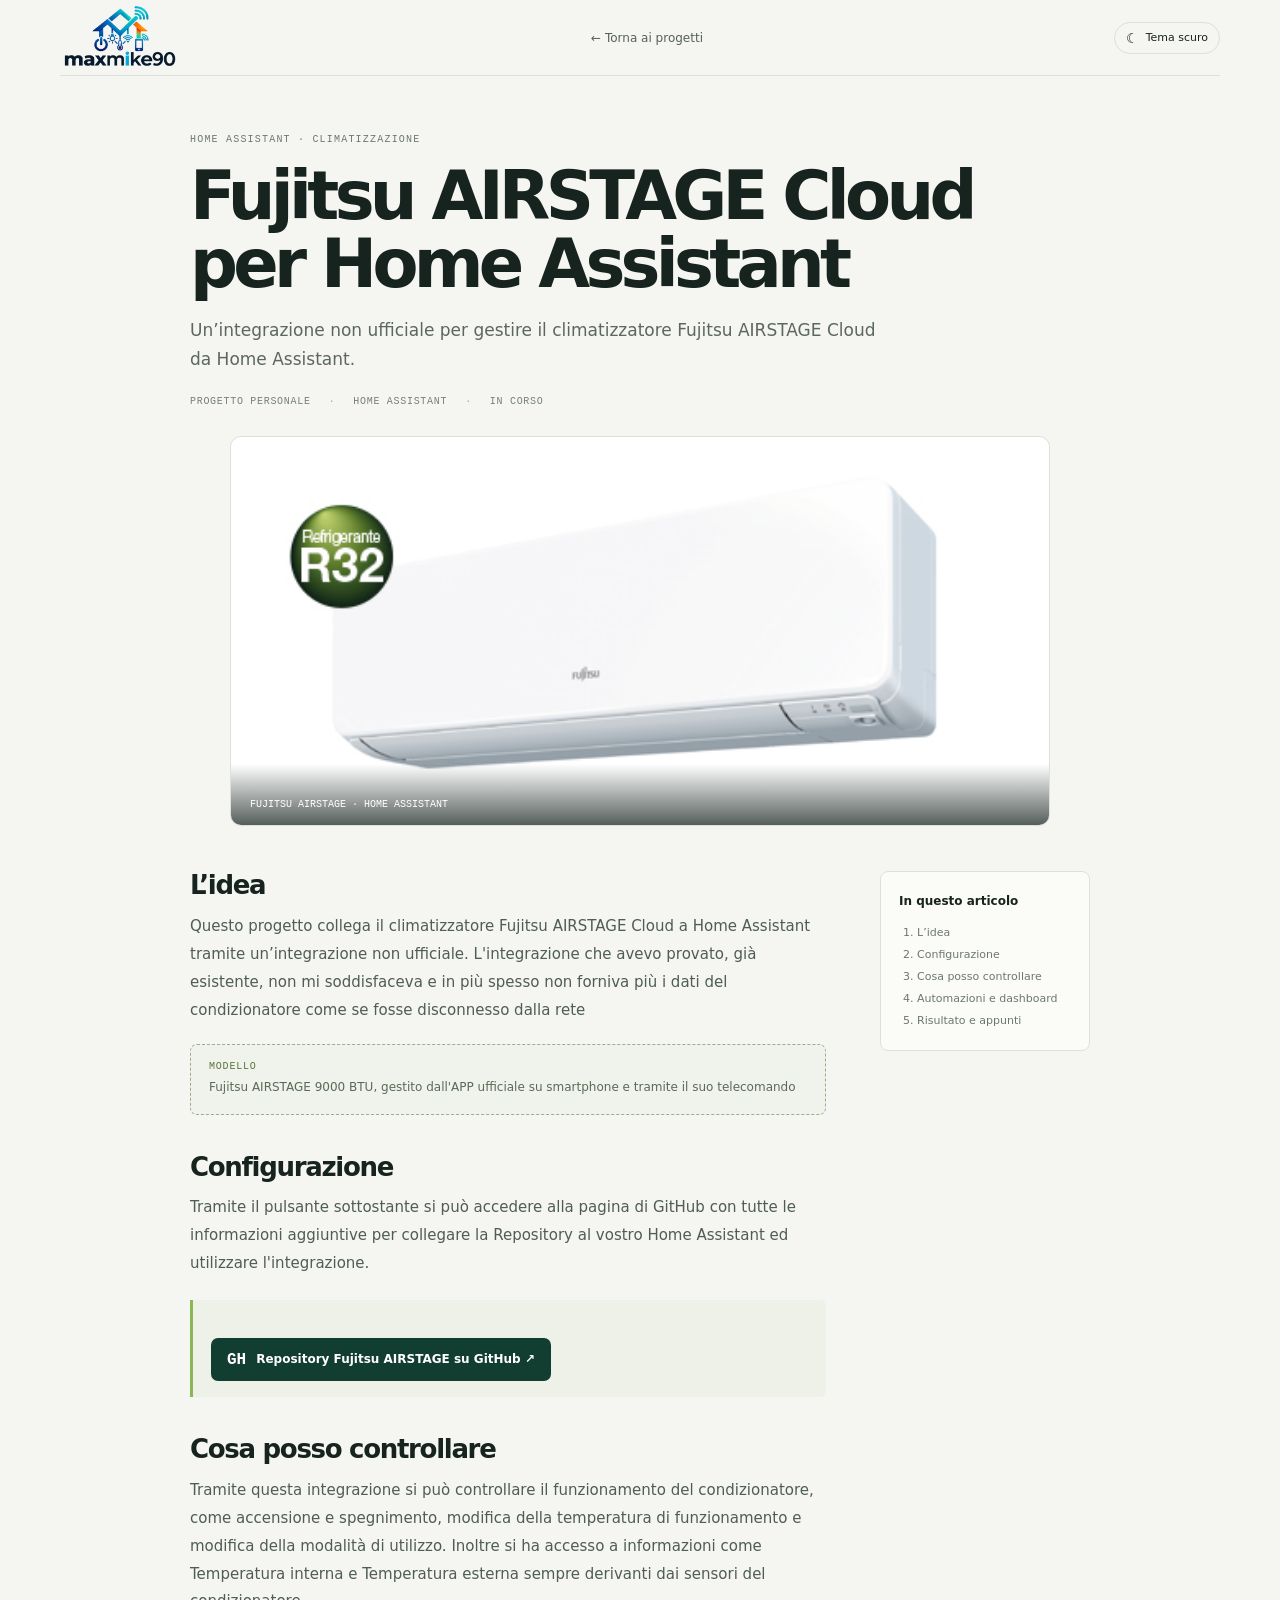
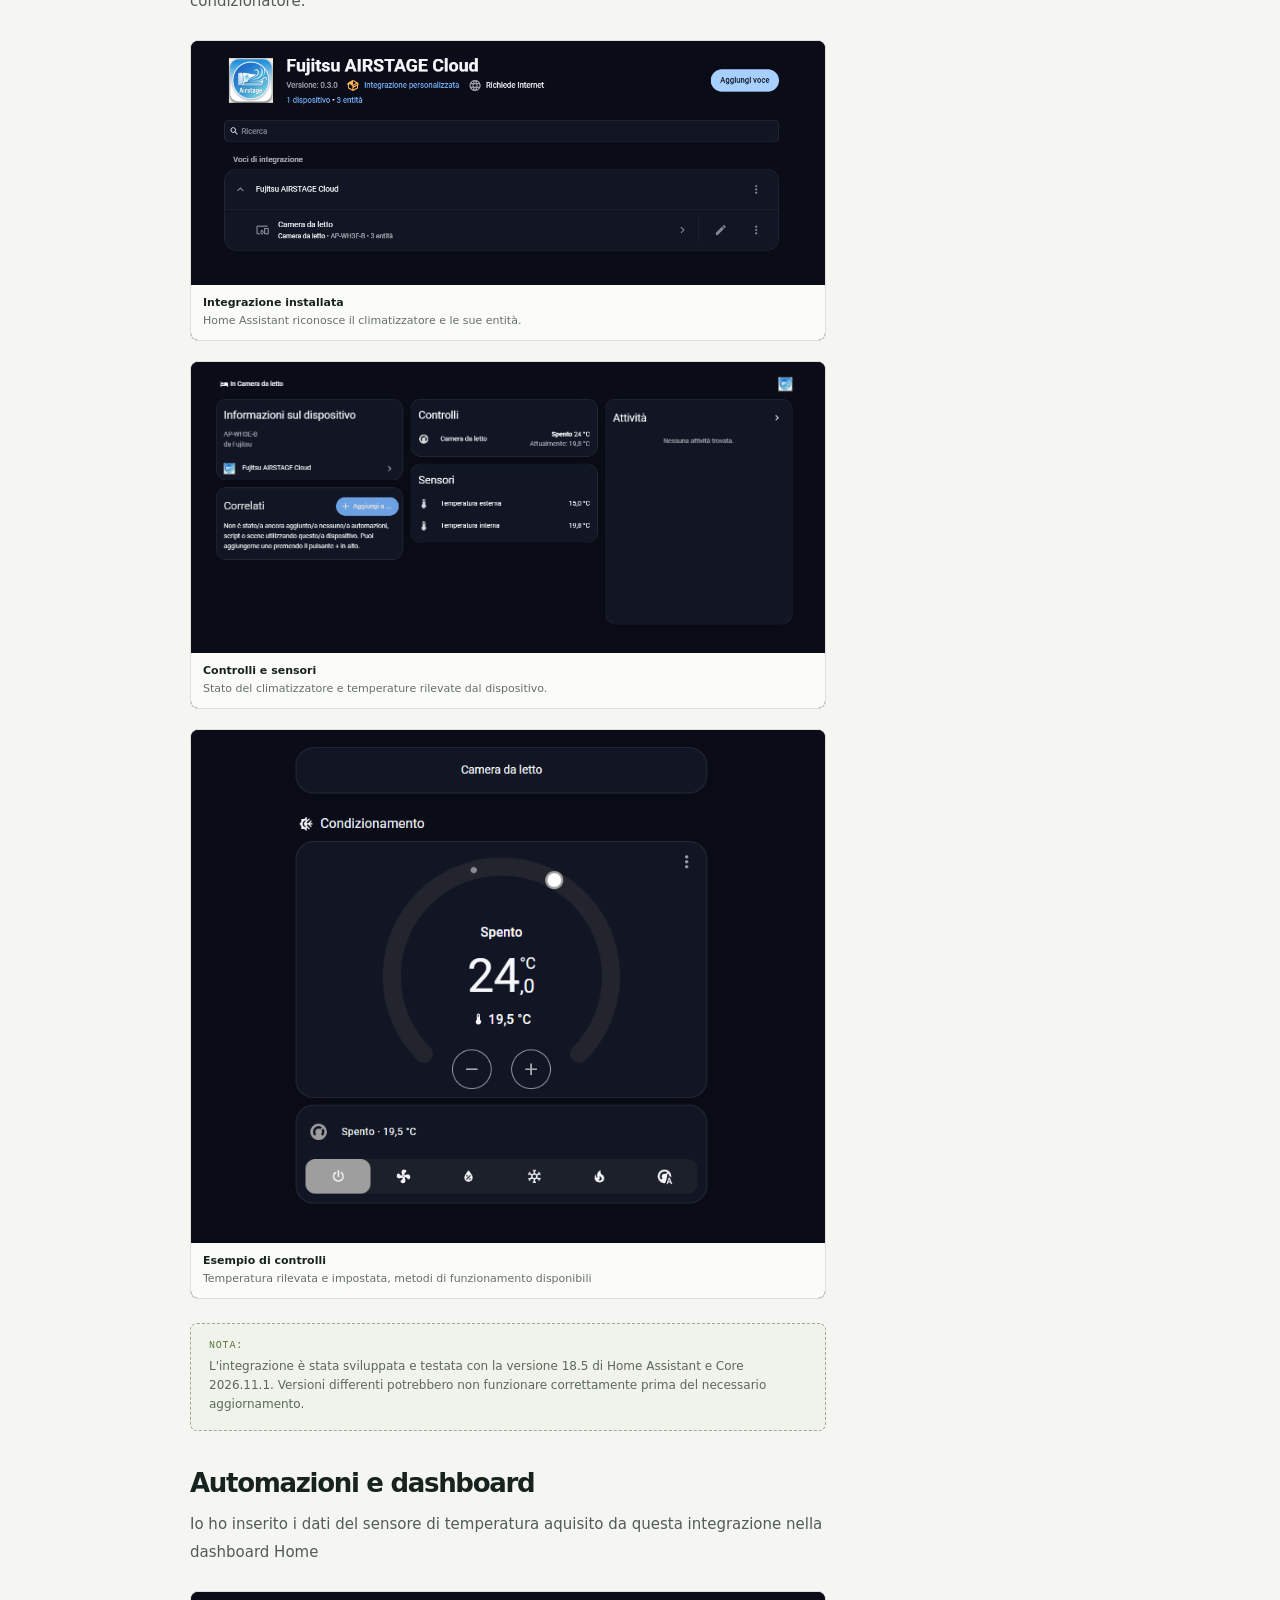
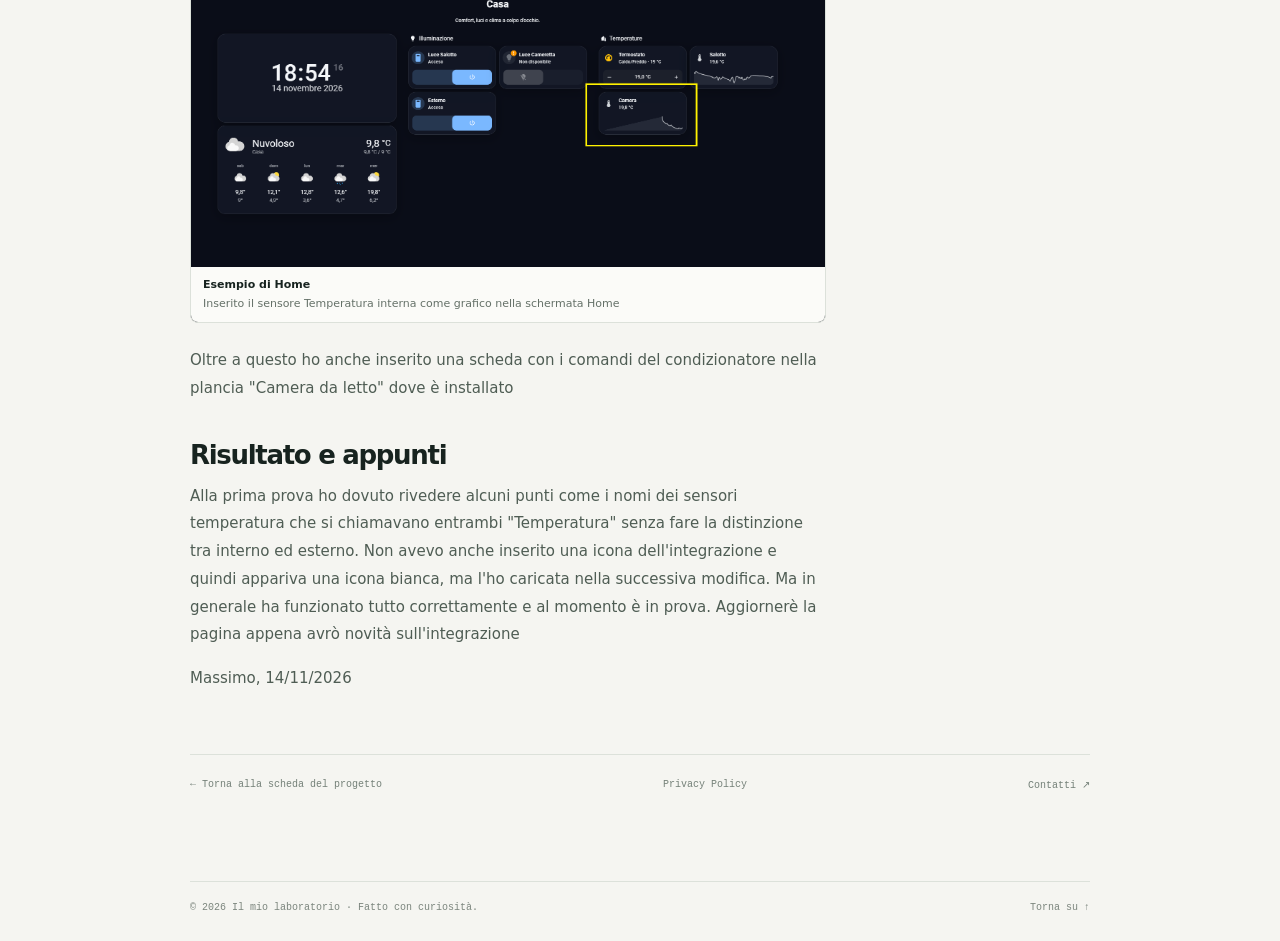
==== commit 733a3a39: "Update fujitsu-airstage.html modificato index sul logo completato articolo" ====
--- a/fujitsu-airstage.html
+++ b/fujitsu-airstage.html
@@ -18,7 +18,7 @@
 </head>
 <body>
   <header class="wrap topbar">
-    <a class="brand" href="#inizio">
+    <a class="brand" href="index.html">
 		<img src="logo.png" alt="Torna alla Home" style="max-width: 120px; height: auto;"
 	</a>
     <a class="back" href="index.html#progetti">← Torna ai progetti</a>
@@ -54,9 +54,14 @@
         <div class="image-gallery">
           <figure><img src="s4.png" alt="Integrazione su schermata Home"><figcaption><strong>Esempio di Home</strong>Inserito il sensore Temperatura interna come grafico nella schermata Home</figcaption></figure>
         </div>
-
+		<p>Oltre a questo ho anche inserito una scheda con i comandi del condizionatore nella plancia "Camera da letto" dove è installato</p>
+		
         <h2 id="risultato">Risultato e appunti</h2>
-        <p>Concludi con la tua esperienza: cosa funziona bene, cosa hai dovuto sistemare e quali limiti hai incontrato. Questo è spesso l’aiuto più utile per chi sta valutando lo stesso progetto.</p>
+        <p>Alla prima prova ho dovuto rivedere alcuni punti come i nomi dei sensori temperatura che si chiamavano entrambi "Temperatura" senza fare la distinzione
+			tra interno ed esterno. Non avevo anche inserito una icona dell'integrazione e quindi appariva una icona bianca, ma l'ho caricata nella successiva modifica.
+			Ma in generale ha funzionato tutto correttamente e al momento è in prova. Aggiornerè la pagina appena avrò novità sull'integrazione</p>
+		
+		<p>Massimo, 14/11/2026</p>
       </article>
       <aside class="sidebar"><b>In questo articolo</b><ol><li><a href="#idea">L’idea</a></li><li><a href="#configurazione">Configurazione</a></li><li><a href="#controlli">Cosa posso controllare</a></li><li><a href="#automazioni">Automazioni e dashboard</a></li><li><a href="#risultato">Risultato e appunti</a></li></ol></aside>
     </div>
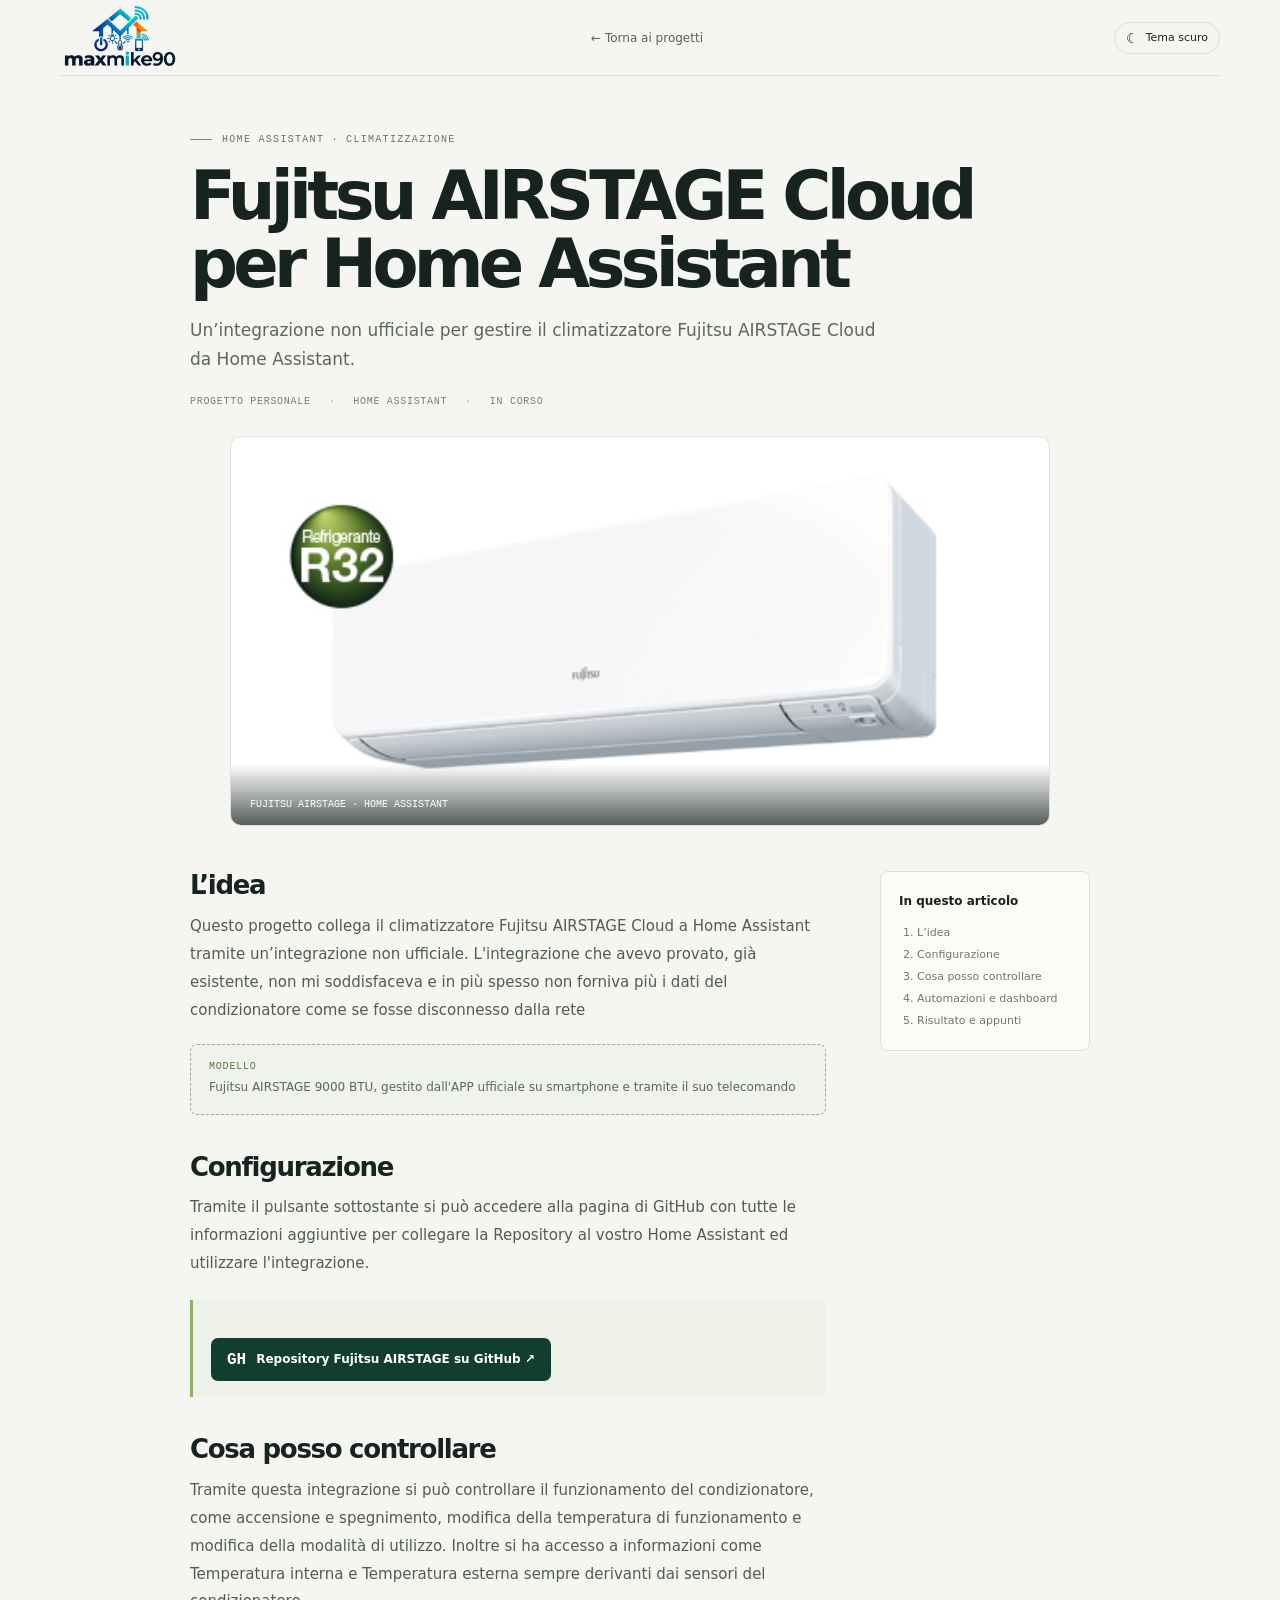
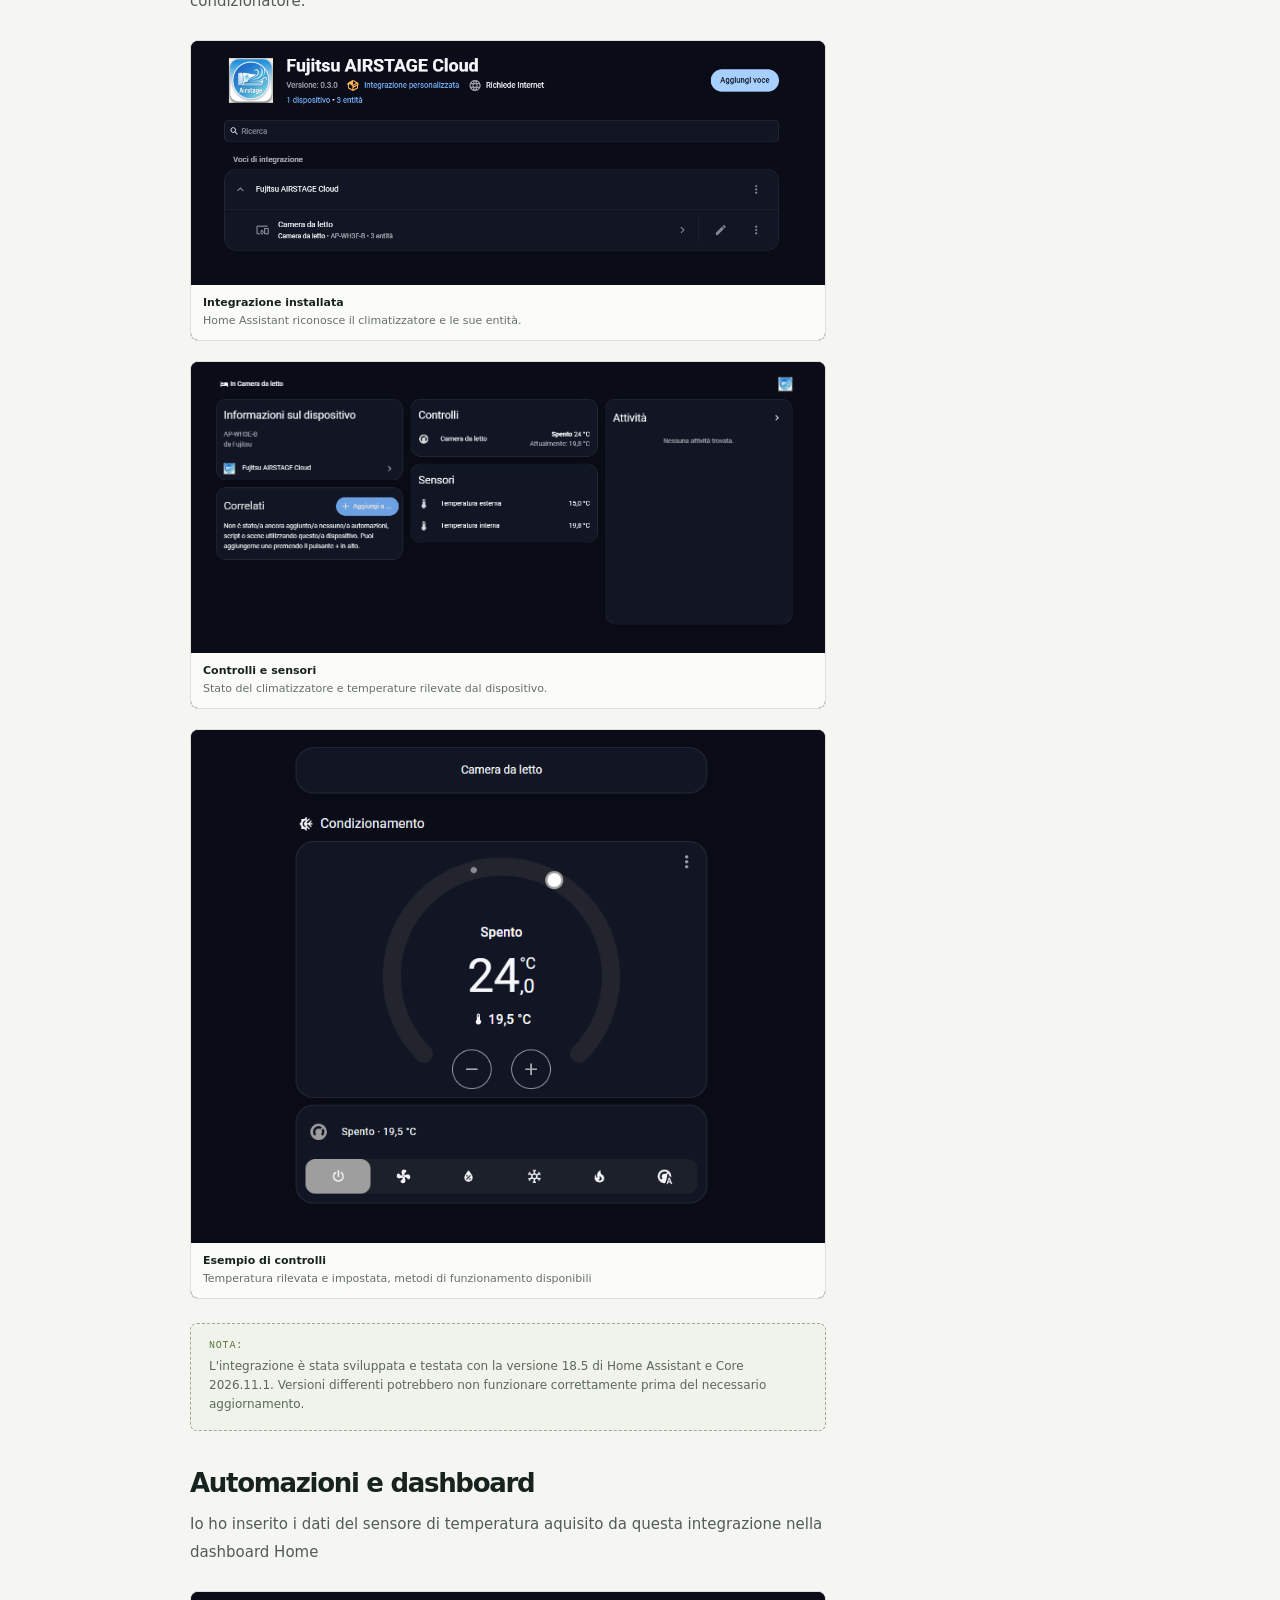
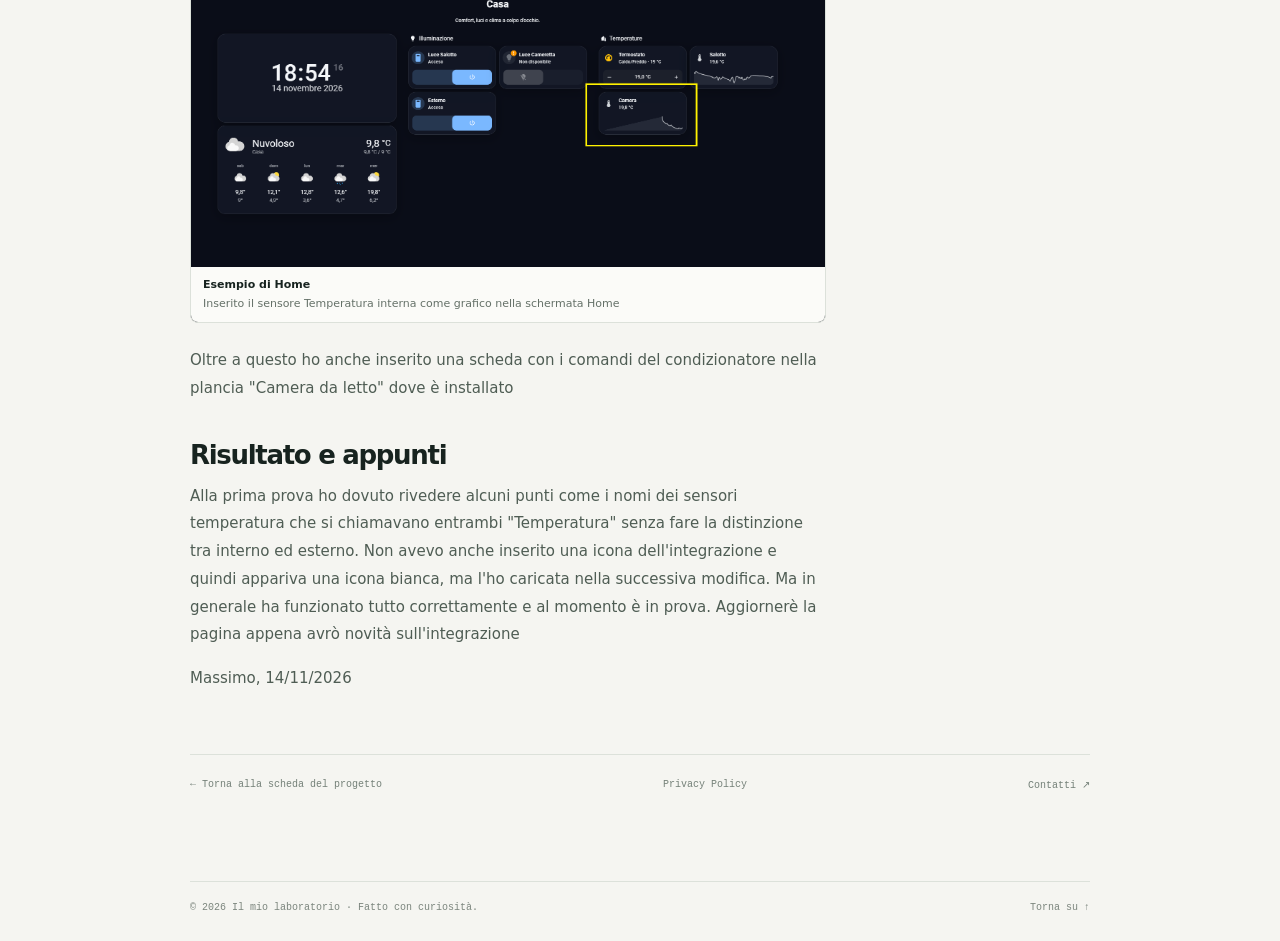
==== commit 357e8596: "update css file" ====
--- a/fujitsu-airstage.html
+++ b/fujitsu-airstage.html
@@ -6,30 +6,22 @@
   <meta name="theme-color" content="#f5f5f1">
   <meta name="description" content="Appunti sul progetto Fujitsu AIRSTAGE Cloud per Home Assistant.">
   <title>Fujitsu AIRSTAGE Cloud per Home Assistant — Il mio laboratorio</title>
-  <style>
-    :root{--paper:#f5f5f1;--ink:#17231f;--muted:#68736d;--line:#dce1da;--green:#b8f36b;--deep:#123d31;--mono:"SFMono-Regular",Consolas,"Liberation Mono",monospace;--sans:Inter,ui-sans-serif,system-ui,-apple-system,"Segoe UI",sans-serif}
-    :root[data-theme="dark"]{color-scheme:dark;--paper:#121713;--ink:#edf2ec;--muted:#a4afa5;--line:#303a32;--green:#b8f36b;--deep:#194532;--white:#f7f8f4}
-*{box-sizing:border-box}html{scroll-behavior:smooth}body{margin:0;background:var(--paper);color:var(--ink);font-family:var(--sans);-webkit-font-smoothing:antialiased}a{color:inherit;text-decoration:none}.wrap{width:min(900px,calc(100% - 48px));margin:auto}.topbar{height:76px;display:flex;align-items:center;justify-content:space-between;border-bottom:1px solid var(--line);width:min(1160px,calc(100% - 48px))}.brand{display:flex;align-items:center;gap:11px;font-weight:750;letter-spacing:-.04em;font-size:14px}.brand-mark{width:31px;height:31px;border-radius:9px;background:var(--deep);display:grid;place-items:center;color:var(--green);font:700 15px var(--mono)}.back{font-size:12px;color:#56615b}.back:hover{color:var(--deep)}
-    .article{padding:58px 0 90px}.eyebrow{font:10px var(--mono);text-transform:uppercase;letter-spacing:.12em;color:#6b796e}.article h1{font-size:clamp(39px,7vw,67px);letter-spacing:-.07em;line-height:1.02;margin:17px 0}.dek{font-size:17px;line-height:1.7;color:#5b6760;max-width:690px;margin:0}.meta{display:flex;gap:18px;align-items:center;margin:23px 0 29px;color:#758078;font:10px var(--mono);text-transform:uppercase;letter-spacing:.07em}.meta span+span:before{content:"·";margin-right:18px;color:#a4ada5}.cover{height:clamp(220px,44vw,390px);border-radius:11px;overflow:hidden;background:#e4ebe1;border:1px solid var(--line);position:relative}.cover img{width:100%;height:100%;object-fit:cover;display:block}.cover figcaption{position:absolute;bottom:0;left:0;right:0;background:linear-gradient(transparent,#17231fba);color:white;padding:35px 19px 15px;font:10px var(--mono)}
-    .layout{display:grid;grid-template-columns:minmax(0,1fr) 210px;gap:54px;margin-top:45px;align-items:start}.prose{font-size:15px;line-height:1.85;color:#4f5d54}.prose h2{font-size:26px;line-height:1.15;letter-spacing:-.05em;color:var(--ink);margin:38px 0 12px}.prose h2:first-child{margin-top:0}.prose p{margin:0 0 16px}.prose ul{padding-left:20px}.prose li{padding-left:4px;margin:5px 0}.callout{border-left:3px solid #8bb657;background:#edf1e8;padding:16px 18px;border-radius:0 6px 6px 0;font-size:13px;line-height:1.65;color:#56625a;margin:22px 0}.callout strong{color:var(--ink)}.todo{border:1px dashed #9bad8c;background:#f0f3eb;border-radius:7px;padding:16px 18px;color:#5a6958;font-size:12px;line-height:1.6;margin:20px 0}.todo b{display:block;text-transform:uppercase;letter-spacing:.08em;font:10px var(--mono);color:#58743b;margin-bottom:6px}.github-link{display:inline-flex;align-items:center;gap:10px;margin-top:22px;padding:12px 16px;border-radius:7px;background:var(--deep);color:#fff;font-size:12px;font-weight:650}.github-link:hover{background:#205644}.github-mark{font:700 16px var(--mono)}.image-gallery{display:grid;grid-template-columns:1fr;gap:20px;margin:24px 0}.image-gallery figure{margin:0;background:#11151f;border:1px solid var(--line);border-radius:8px;overflow:hidden}.image-gallery img{display:block;width:100%;height:auto}.image-gallery figcaption{padding:10px 12px;color:#657168;font-size:11px;line-height:1.5;background:#fbfbf8}.image-gallery figcaption strong{display:block;color:var(--ink);margin-bottom:2px}@media(max-width:560px){.image-gallery{grid-template-columns:1fr}}.sidebar{position:sticky;top:20px;border:1px solid var(--line);background:#fbfbf8;border-radius:8px;padding:18px}.sidebar b{font-size:12px}.sidebar ol{margin:13px 0 0;padding-left:18px;color:#6c776f;font-size:11px;line-height:2}.sidebar a:hover{color:var(--deep)}.article-footer{border-top:1px solid var(--line);padding-top:24px;margin-top:45px;display:flex;justify-content:space-between;gap:20px;font:10px var(--mono);color:#748078}.article-footer a:hover{color:var(--deep)}.footer{border-top:1px solid var(--line);padding:20px 0 28px;color:#7b857d;font:10px var(--mono);display:flex;justify-content:space-between}
-    @media(max-width:700px){.layout{grid-template-columns:1fr;gap:24px}.sidebar{position:static;grid-row:1}.article{padding-top:42px}.wrap,.topbar{width:calc(100% - 32px)}}
-  .image-zoom{display:block;width:100%;padding:0;border:0;background:none;cursor:zoom-in}.image-zoom:focus-visible{outline:3px solid var(--green);outline-offset:3px}.lightbox{border:0;padding:48px 18px 18px;background:#10141c;max-width:96vw;max-height:95vh;border-radius:12px;overflow:visible}.lightbox::backdrop{background:#09100ddd;backdrop-filter:blur(3px)}.lightbox img{display:block;max-width:92vw;max-height:82vh;width:auto;height:auto;border-radius:7px}.lightbox form{position:absolute;top:8px;right:8px}.lightbox-close{border:1px solid #ffffff44;background:#fff;color:#17231f;border-radius:5px;padding:8px 11px;cursor:pointer;font:12px var(--sans)}
-.theme-toggle{display:inline-flex;align-items:center;justify-content:center;gap:7px;padding:8px 11px;border:1px solid var(--line);border-radius:99px;background:transparent;color:var(--ink);font:11px var(--sans);white-space:nowrap;cursor:pointer;transition:background .2s,border-color .2s}.theme-toggle:hover{background:#8a9a8618}.theme-icon{font-size:14px;line-height:1}:root[data-theme="dark"] .prose{color:#c0cbc1}:root[data-theme="dark"] .sidebar,:root[data-theme="dark"] .todo,:root[data-theme="dark"] .image-gallery figcaption{background:#1a211c;border-color:var(--line);color:#c0cbc1}:root[data-theme="dark"] .callout{background:#263328;color:#d0d9d0}:root[data-theme="dark"] .todo b{color:var(--green)}:root[data-theme="dark"] .sidebar ol,:root[data-theme="dark"] .meta,:root[data-theme="dark"] .article-footer,:root[data-theme="dark"] .back{color:#aeb9af}:root[data-theme="dark"] .topbar,:root[data-theme="dark"] .article-footer,:root[data-theme="dark"] .footer{border-color:var(--line)}:root[data-theme="dark"] .image-gallery figure{border-color:var(--line)}:root[data-theme="dark"] .image-gallery figcaption strong{color:var(--ink)}:root[data-theme="dark"] .brand-mark{background:#244b35;color:var(--green)}</style>
+  <link rel="stylesheet" href="assets/css/style.css">  
 </head>
 <body>
   <header class="wrap topbar">
     <a class="brand" href="index.html">
-		<img src="logo.png" alt="Torna alla Home" style="max-width: 120px; height: auto;"
+		<img src="logo.png" alt="Torna alla Home" style="max-width: 120px; height: auto;">
 	</a>
     <a class="back" href="index.html#progetti">← Torna ai progetti</a>
       <button class="theme-toggle" id="theme-toggle" type="button" aria-label="Attiva tema scuro" aria-pressed="false"><span class="theme-icon" aria-hidden="true">☾</span><span>Tema scuro</span></button>
     </header>
-  <main class="wrap article">
+  <main class="wrap policy-wrap article">
     <div class="eyebrow">HOME ASSISTANT · CLIMATIZZAZIONE</div>
     <h1>Fujitsu AIRSTAGE Cloud per Home Assistant</h1>
     <p class="dek">Un’integrazione non ufficiale per gestire il climatizzatore Fujitsu AIRSTAGE Cloud da Home Assistant.</p>
     <div class="meta"><span>Progetto personale</span><span>Home Assistant</span><span>In corso</span></div>
-    <figure class="cover"><img src="fujitsu.jpg" alt="Il progetto Fujitsu AIRSTAGE Cloud con Home Assistant"><figcaption>FUJITSU AIRSTAGE · HOME ASSISTANT</figcaption></figure>
+    <figure class="cover"><img src="assets/images/fujitsu.jpg" alt="Il progetto Fujitsu AIRSTAGE Cloud con Home Assistant"><figcaption>FUJITSU AIRSTAGE · HOME ASSISTANT</figcaption></figure>
     <div class="layout">
       <article class="prose">
         <h2 id="idea">L’idea</h2>
@@ -43,16 +35,16 @@
         <h2 id="controlli">Cosa posso controllare</h2>
         <p>Tramite questa integrazione si può controllare il funzionamento del condizionatore, come accensione e spegnimento, modifica della temperatura di funzionamento e modifica della modalità di utilizzo. Inoltre si ha accesso a informazioni come Temperatura interna e Temperatura esterna sempre derivanti dai sensori del condizionatore.</p>
         <div class="image-gallery">
-          <figure><img src="s1.png" alt="Schermata di Fujitsu AIRSTAGE Cloud in Home Assistant"><figcaption><strong>Integrazione installata</strong>Home Assistant riconosce il climatizzatore e le sue entità.</figcaption></figure>
-          <figure><img src="s2.png" alt="Scheda dispositivo con controlli e sensori di temperatura Fujitsu"><figcaption><strong>Controlli e sensori</strong>Stato del climatizzatore e temperature rilevate dal dispositivo.</figcaption></figure>
-          <figure><img src="s3.png" alt="Esempio di schermata dei controlli su HA"><figcaption><strong>Esempio di controlli</strong>Temperatura rilevata e impostata, metodi di funzionamento disponibili</figcaption></figure>
+          <figure><img src="assets/images/s1.png" alt="Schermata di Fujitsu AIRSTAGE Cloud in Home Assistant"><figcaption><strong>Integrazione installata</strong>Home Assistant riconosce il climatizzatore e le sue entità.</figcaption></figure>
+          <figure><img src="assets/images/s2.png" alt="Scheda dispositivo con controlli e sensori di temperatura Fujitsu"><figcaption><strong>Controlli e sensori</strong>Stato del climatizzatore e temperature rilevate dal dispositivo.</figcaption></figure>
+          <figure><img src="assets/images/s3.png" alt="Esempio di schermata dei controlli su HA"><figcaption><strong>Esempio di controlli</strong>Temperatura rilevata e impostata, metodi di funzionamento disponibili</figcaption></figure>
         </div>
         <div class="todo"><b>Nota:</b>L'integrazione è stata sviluppata e testata con la versione 18.5 di Home Assistant e Core 2026.11.1. Versioni differenti potrebbero non funzionare correttamente prima del necessario aggiornamento.</div>
 
         <h2 id="automazioni">Automazioni e dashboard</h2>
         <p>Io ho inserito i dati del sensore di temperatura aquisito da questa integrazione nella dashboard Home</p>
         <div class="image-gallery">
-          <figure><img src="s4.png" alt="Integrazione su schermata Home"><figcaption><strong>Esempio di Home</strong>Inserito il sensore Temperatura interna come grafico nella schermata Home</figcaption></figure>
+          <figure><img src="assets/images/s4.png" alt="Integrazione su schermata Home"><figcaption><strong>Esempio di Home</strong>Inserito il sensore Temperatura interna come grafico nella schermata Home</figcaption></figure>
         </div>
 		<p>Oltre a questo ho anche inserito una scheda con i comandi del condizionatore nella plancia "Camera da letto" dove è installato</p>
 		
@@ -68,7 +60,7 @@
     <div class="article-footer"><a href="index.html#progetto-fujitsu">← Torna alla scheda del progetto</a><a href="Privacy-policy.html">Privacy Policy</a><a href="index.html#contatti">Contatti ↗</a></div>
   </main>
   <dialog class="lightbox" id="lightbox" aria-label="Immagine ingrandita"><form method="dialog"><button class="lightbox-close" aria-label="Chiudi immagine">Chiudi ×</button></form><img src="" alt=""></dialog>
-  <footer class="wrap footer"><span>© <span id="year">2026</span> Il mio laboratorio · Fatto con curiosità.</span><a href="#">Torna su ↑</a></footer>
+  <footer class="wrap policy-wrap footer"><span>© <span id="year">2026</span> Il mio laboratorio · Fatto con curiosità.</span><a href="#">Torna su ↑</a></footer>
   <script>
     const themeToggle=document.querySelector("#theme-toggle");
     let savedTheme=null; try{savedTheme=localStorage.getItem("portfolio-theme")}catch(error){};
--- a/assets/css/style.css
+++ b/assets/css/style.css
@@ -0,0 +1,1373 @@
+   /* =========================================
+   1. VARIABILI, BASE E COMPONENTI COMUNI
+   ========================================= */
+:root {
+  --paper: #f5f5f1;
+  --ink: #17231f;
+  --muted: #68736d;
+  --line: #dce1da;
+  --green: #b8f36b;
+  --deep: #123d31;
+  --white: #fff;
+  --mono: "SFMono-Regular", Consolas, "Liberation Mono", monospace;
+  --sans: Inter, ui-sans-serif, system-ui, -apple-system, "Segoe UI", sans-serif;
+}
+
+:root[data-theme="dark"] {
+  color-scheme: dark;
+  --paper: #121713;
+  --ink: #edf2ec;
+  --muted: #a4afa5;
+  --line: #303a32;
+  --green: #b8f36b;
+  --deep: #194532;
+  --white: #f7f8f4;
+}
+
+* {
+  box-sizing: border-box;
+}
+
+html {
+  scroll-behavior: smooth;
+}
+
+body {
+  margin: 0;
+  background: var(--paper);
+  color: var(--ink);
+  font-family: var(--sans);
+  -webkit-font-smoothing: antialiased;
+}
+
+a {
+  color: inherit;
+  text-decoration: none;
+}
+
+button {
+  font: inherit;
+}
+
+.wrap {
+  width: min(1160px, calc(100% - 48px));
+  margin: auto;
+}
+
+.topbar {
+  height: 76px;
+  display: flex;
+  align-items: center;
+  justify-content: space-between;
+  border-bottom: 1px solid var(--line);
+}
+
+.brand {
+  display: flex;
+  align-items: center;
+  gap: 11px;
+  font-weight: 750;
+  letter-spacing: -.04em;
+}
+
+.brand-mark {
+  width: 31px;
+  height: 31px;
+  border-radius: 9px;
+  background: var(--deep);
+  display: grid;
+  place-items: center;
+  color: var(--green);
+  font: 700 15px var(--mono);
+}
+
+.theme-toggle {
+  display: inline-flex;
+  align-items: center;
+  justify-content: center;
+  gap: 7px;
+  padding: 8px 11px;
+  border: 1px solid var(--line);
+  border-radius: 99px;
+  background: transparent;
+  color: var(--ink);
+  font: 11px var(--sans);
+  white-space: nowrap;
+  cursor: pointer;
+  transition: background .2s, border-color .2s;
+}
+
+.theme-toggle:hover {
+  background: #8a9a8618;
+}
+
+.theme-icon {
+  font-size: 14px;
+  line-height: 1;
+}
+
+.footer {
+  border-top: 1px solid var(--line);
+  padding: 20px 0 28px;
+  color: #7b857d;
+  font: 10px var(--mono);
+  display: flex;
+  justify-content: space-between;
+}
+
+.footer a:hover {
+  color: var(--ink);
+}
+
+:root[data-theme="dark"] .topbar,
+:root[data-theme="dark"] .footer {
+  border-color: var(--line);
+}
+
+:root[data-theme="dark"] .brand-mark {
+  background: #244b35;
+  color: var(--green);
+}
+
+/* =========================================
+   2. STILI HOMEPAGE (index.html)
+   ========================================= */
+.nav {
+  display: flex;
+  gap: 32px;
+  color: #56615b;
+  font-size: 13px;
+}
+
+.nav a:hover {
+  color: var(--ink);
+}
+
+.availability {
+  font: 11px var(--mono);
+  color: #44534b;
+  display: flex;
+  align-items: center;
+  gap: 9px;
+}
+
+.availability i {
+  width: 8px;
+  height: 8px;
+  background: #7ebf42;
+  border-radius: 50%;
+  box-shadow: 0 0 0 4px #e2efd5;
+}
+
+.hero {
+  padding: 88px 0 72px;
+  display: grid;
+  grid-template-columns: 1.15fr .85fr;
+  gap: 56px;
+  align-items: center;
+}
+
+.eyebrow {
+  font: 11px var(--mono);
+  text-transform: uppercase;
+  letter-spacing: .13em;
+  color: #66756b;
+  display: flex;
+  align-items: center;
+  gap: 10px;
+}
+
+.eyebrow:before {
+  content: "";
+  width: 22px;
+  height: 1px;
+  background: #73924e;
+}
+
+.hero h1 {
+  font-size: clamp(48px, 7vw, 88px);
+  line-height: .99;
+  letter-spacing: -.075em;
+  margin: 26px 0 22px;
+  font-weight: 690;
+  max-width: 720px;
+}
+
+.hero h1 em {
+  font-style: normal;
+  color: #628d3b;
+}
+
+.intro {
+  font-size: 17px;
+  line-height: 1.75;
+  color: #5b6760;
+  max-width: 560px;
+}
+
+.actions {
+  display: flex;
+  gap: 12px;
+  margin-top: 30px;
+}
+
+.button {
+  display: inline-flex;
+  align-items: center;
+  gap: 12px;
+  padding: 14px 18px;
+  border-radius: 7px;
+  background: var(--deep);
+  color: #fff;
+  font-size: 13px;
+  font-weight: 650;
+  transition: transform .2s, background .2s;
+}
+
+.button:hover {
+  transform: translateY(-2px);
+  background: #205644;
+}
+
+.button.secondary {
+  background: transparent;
+  color: var(--ink);
+  border: 1px solid #cbd3ca;
+}
+
+.button.secondary:hover {
+  background: #fff;
+}
+
+.arrow {
+  font-size: 17px;
+  line-height: 10px;
+}
+
+.visual {
+  min-height: 355px;
+  background: #183c31;
+  border-radius: 12px;
+  position: relative;
+  overflow: hidden;
+  padding: 24px;
+  color: #eff5e9;
+  box-shadow: 0 18px 40px #183c311a;
+}
+
+.visual:before {
+  content: "";
+  position: absolute;
+  width: 340px;
+  height: 340px;
+  border: 1px solid #ffffff1c;
+  border-radius: 50%;
+  right: -110px;
+  top: -80px;
+  box-shadow: 0 0 0 34px #ffffff08, 0 0 0 68px #ffffff05;
+}
+
+.visual-head {
+  font: 10px var(--mono);
+  color: #b5c7b6;
+  display: flex;
+  justify-content: space-between;
+}
+
+.screen {
+  position: relative;
+  margin-top: 33px;
+  border: 1px solid #ffffff25;
+  background: #ffffff0a;
+  border-radius: 8px;
+  padding: 17px;
+}
+
+.screen-title {
+  font-size: 13px;
+  font-weight: 650;
+  display: flex;
+  align-items: center;
+  justify-content: space-between;
+}
+
+.live {
+  font: 9px var(--mono);
+  color: #d4f6aa;
+}
+
+.room-grid {
+  display: grid;
+  grid-template-columns: 1fr 1fr;
+  gap: 9px;
+  margin-top: 15px;
+}
+
+.room {
+  padding: 13px 12px;
+  background: #ffffff0c;
+  border: 1px solid #ffffff12;
+  border-radius: 6px;
+}
+
+.room-label {
+  font: 9px var(--mono);
+  color: #aebeb0;
+}
+
+.room-value {
+  font-size: 18px;
+  font-weight: 650;
+  margin-top: 8px;
+}
+
+.room-value small {
+  font-size: 10px;
+  color: #b5c7b6;
+  font-weight: 400;
+}
+
+.room-icon {
+  float: right;
+  font-size: 14px;
+  color: var(--green);
+}
+
+.wave {
+  height: 42px;
+  margin-top: 13px;
+  border-bottom: 1px solid #ffffff2b;
+  position: relative;
+  overflow: hidden;
+}
+
+.wave svg {
+  width: 100%;
+  height: 100%;
+}
+
+.visual-foot {
+  position: relative;
+  margin-top: 15px;
+  display: flex;
+  justify-content: space-between;
+  font: 9px var(--mono);
+  color: #c3d2c4;
+}
+
+.stats {
+  border-top: 1px solid var(--line);
+  border-bottom: 1px solid var(--line);
+  display: grid;
+  grid-template-columns: repeat(3, 1fr);
+  padding: 23px 0;
+}
+
+.stat {
+  padding: 0 26px;
+  border-right: 1px solid var(--line);
+}
+
+.stat:first-child {
+  padding-left: 0;
+}
+
+.stat:last-child {
+  border: 0;
+}
+
+.stat strong {
+  display: block;
+  font-size: 22px;
+  letter-spacing: -.05em;
+}
+
+.stat span {
+  font: 10px var(--mono);
+  color: var(--muted);
+  text-transform: uppercase;
+  letter-spacing: .08em;
+}
+
+.section {
+  padding: 94px 0;
+}
+
+.section-head {
+  display: flex;
+  align-items: end;
+  justify-content: space-between;
+  margin-bottom: 34px;
+}
+
+.kicker {
+  font: 10px var(--mono);
+  text-transform: uppercase;
+  letter-spacing: .12em;
+  color: #6b796e;
+}
+
+.section h2 {
+  font-size: clamp(32px, 4.2vw, 48px);
+  letter-spacing: -.065em;
+  line-height: 1.04;
+  margin: 12px 0 0;
+}
+
+.section-copy {
+  max-width: 360px;
+  color: var(--muted);
+  font-size: 13px;
+  line-height: 1.65;
+  margin: 0 0 3px;
+}
+
+.filters {
+  display: flex;
+  gap: 8px;
+  flex-wrap: wrap;
+  margin-bottom: 20px;
+}
+
+.filter {
+  border: 1px solid var(--line);
+  border-radius: 99px;
+  padding: 8px 13px;
+  background: transparent;
+  color: #69736e;
+  font-size: 11px;
+  cursor: pointer;
+}
+
+.filter.active,
+.filter:hover {
+  background: var(--deep);
+  border-color: var(--deep);
+  color: #fff;
+}
+
+.projects {
+  display: grid;
+  grid-template-columns: repeat(3, 1fr);
+  gap: 16px;
+}
+
+.card {
+  border: 1px solid var(--line);
+  border-radius: 9px;
+  background: #fbfbf8;
+  overflow: hidden;
+  transition: transform .2s, box-shadow .2s;
+}
+
+.card:hover {
+  transform: translateY(-4px);
+  box-shadow: 0 14px 30px #17231f0b;
+}
+
+.card[hidden] {
+  display: none;
+}
+
+.card-art {
+  height: 190px;
+  padding: 20px;
+  position: relative;
+  overflow: hidden;
+  background: #e4ebe1;
+}
+
+.card:nth-child(2) .card-art {
+  background: #e9e3d8;
+}
+
+.card:nth-child(3) .card-art {
+  background: #dce8e9;
+}
+
+.card:nth-child(4) .card-art {
+  background: #e8e4ee;
+}
+
+.card:nth-child(5) .card-art {
+  background: #ece8d9;
+}
+
+.card:nth-child(6) .card-art {
+  background: #e3e9e1;
+}
+
+.art-label {
+  font: 9px var(--mono);
+  letter-spacing: .12em;
+  text-transform: uppercase;
+  color: #58665c;
+}
+
+.art-ui {
+  position: absolute;
+  left: 20px;
+  right: 20px;
+  bottom: 19px;
+  height: 102px;
+  background: #fff;
+  border: 1px solid #17231f12;
+  border-radius: 7px;
+  box-shadow: 0 7px 20px #17231f12;
+  padding: 13px;
+  display: flex;
+  gap: 9px;
+}
+
+.mini-nav {
+  width: 25%;
+  border-right: 1px solid #e7eae4;
+  font: 7px var(--mono);
+  color: #748078;
+  line-height: 2.6;
+}
+
+.mini-main {
+  flex: 1;
+}
+
+.mini-top {
+  font: 8px var(--mono);
+  color: #56635b;
+  display: flex;
+  justify-content: space-between;
+}
+
+.mini-pill {
+  margin-top: 10px;
+  height: 39px;
+  border-radius: 4px;
+  background: #eef3e9;
+  padding: 7px;
+  font-size: 8px;
+  font-weight: 700;
+}
+
+.mini-pill b {
+  float: right;
+  color: #6c9a40;
+}
+
+.mini-bars {
+  display: flex;
+  align-items: end;
+  gap: 5px;
+  height: 47px;
+  padding: 5px 0;
+}
+
+.mini-bars i {
+  width: 9%;
+  background: #8caa78;
+  border-radius: 2px 2px 0 0;
+}
+
+.code-art {
+  position: absolute;
+  inset: 49px 20px 19px;
+  background: #1c342c;
+  border-radius: 7px;
+  padding: 14px 16px;
+  color: #cfdfc6;
+  font: 9px/1.8 var(--mono);
+  box-shadow: 0 8px 17px #17231f18;
+}
+
+.code-art span {
+  color: #8dca67;
+}
+
+.code-art b {
+  color: #8ab8cb;
+  font-weight: 400;
+}
+
+.device-art {
+  position: absolute;
+  bottom: 20px;
+  left: 50%;
+  transform: translateX(-50%);
+  width: 76px;
+  height: 116px;
+  border: 5px solid #26352d;
+  border-radius: 17px;
+  background: #26352d;
+  box-shadow: 0 9px 18px #17231f22;
+  padding: 14px 5px;
+}
+
+.device-screen {
+  height: 100%;
+  border-radius: 8px;
+  background: #edf2e7;
+  color: #243229;
+  text-align: center;
+  padding-top: 18px;
+  font-size: 8px;
+}
+
+.device-screen strong {
+  display: block;
+  font-size: 15px;
+  margin: 8px 0;
+}
+
+.device-dot {
+  width: 5px;
+  height: 5px;
+  background: #81bd4a;
+  border-radius: 50%;
+  display: inline-block;
+}
+
+.card-body {
+  padding: 17px 18px 19px;
+}
+
+.card-meta {
+  display: flex;
+  justify-content: space-between;
+  color: #7a857d;
+  font: 9px var(--mono);
+  text-transform: uppercase;
+  letter-spacing: .08em;
+}
+
+.card h3 {
+  font-size: 17px;
+  letter-spacing: -.04em;
+  margin: 13px 0 7px;
+}
+
+.card p {
+  font-size: 12px;
+  color: #6a756e;
+  line-height: 1.6;
+  margin: 0;
+  min-height: 39px;
+}
+
+.tags {
+  display: flex;
+  gap: 6px;
+  flex-wrap: wrap;
+  margin-top: 16px;
+}
+
+.tag {
+  border: 1px solid #e1e5dd;
+  padding: 5px 7px;
+  border-radius: 4px;
+  font: 9px var(--mono);
+  color: #657168;
+}
+
+.about {
+  background: #e9ede5;
+  border-top: 1px solid #dce2d8;
+  border-bottom: 1px solid #dce2d8;
+}
+
+.about-grid {
+  display: grid;
+  grid-template-columns: 1fr 1fr;
+  gap: 90px;
+  align-items: start;
+}
+
+.about h2 {
+  font-size: clamp(34px, 4.5vw, 53px);
+  letter-spacing: -.07em;
+  line-height: 1.04;
+  margin: 13px 0;
+}
+
+.about-text {
+  font-size: 14px;
+  color: #606c64;
+  line-height: 1.85;
+}
+
+.about-text p {
+  margin: 0 0 16px;
+}
+
+.principles {
+  display: grid;
+  grid-template-columns: 1fr 1fr;
+  gap: 10px;
+  margin-top: 25px;
+}
+
+.principle {
+  padding: 15px;
+  border: 1px solid #d5ddd2;
+  border-radius: 6px;
+}
+
+.principle b {
+  display: block;
+  font-size: 12px;
+  margin-bottom: 5px;
+}
+
+.principle span {
+  font-size: 11px;
+  line-height: 1.5;
+  color: #6f7a71;
+}
+
+.contact {
+  padding: 78px 0;
+}
+
+.contact-panel {
+  border-radius: 11px;
+  background: var(--deep);
+  color: white;
+  padding: 42px 46px;
+  display: flex;
+  justify-content: space-between;
+  align-items: center;
+  gap: 24px;
+  position: relative;
+  overflow: hidden;
+}
+
+.contact-panel:after {
+  content: "";
+  position: absolute;
+  width: 270px;
+  height: 270px;
+  border: 1px solid #ffffff20;
+  border-radius: 50%;
+  right: 24%;
+  top: -190px;
+  box-shadow: 0 0 0 32px #ffffff08, 0 0 0 64px #ffffff05;
+}
+
+.contact-panel > * {
+  position: relative;
+  z-index: 1;
+}
+
+.contact-panel .kicker {
+  color: #b6c8b7;
+}
+
+.contact-panel h2 {
+  font-size: clamp(29px, 4vw, 44px);
+  letter-spacing: -.06em;
+  margin: 12px 0 7px;
+}
+
+.contact-panel p {
+  font-size: 13px;
+  color: #c4d3c6;
+  margin: 0;
+}
+
+.contact-panel .button {
+  background: var(--green);
+  color: #173327;
+  white-space: nowrap;
+}
+
+.project-photo {
+  position: absolute;
+  inset: 49px 20px 19px;
+  width: calc(100% - 40px);
+  height: calc(100% - 68px);
+  object-fit: cover;
+  border-radius: 7px;
+}
+
+.card-link {
+  display: block;
+  height: 100%;
+  color: inherit;
+  text-decoration: none;
+}
+
+:root[data-theme="dark"] .card {
+  background: #1a211c;
+  border-color: var(--line);
+}
+
+:root[data-theme="dark"] .card:nth-child(n) .card-art {
+  background: #222c24;
+}
+
+:root[data-theme="dark"] .art-ui,
+:root[data-theme="dark"] .room {
+  background: #171d19;
+  border-color: #364238;
+}
+
+:root[data-theme="dark"] .mini-nav,
+:root[data-theme="dark"] .mini-top,
+:root[data-theme="dark"] .card-meta,
+:root[data-theme="dark"] .card p,
+:root[data-theme="dark"] .section-copy,
+:root[data-theme="dark"] .about-text,
+:root[data-theme="dark"] .principle span {
+  color: #aeb9af;
+}
+
+:root[data-theme="dark"] .mini-pill {
+  background: #263328;
+  color: #e7eee2;
+}
+
+:root[data-theme="dark"] .tag {
+  border-color: #3a463d;
+  color: #bac5ba;
+}
+
+:root[data-theme="dark"] .filter {
+  border-color: var(--line);
+  color: #b7c1b8;
+}
+
+:root[data-theme="dark"] .about {
+  background: #1a211c;
+  border-color: var(--line);
+}
+
+:root[data-theme="dark"] .principle {
+  border-color: #354139;
+}
+
+:root[data-theme="dark"] .stat {
+  border-color: var(--line);
+}
+
+:root[data-theme="dark"] .availability {
+  color: #c7d2c8;
+}
+
+/* =========================================
+   3. STILI PRIVACY POLICY (Privacy-policy.html)
+   ========================================= */
+.policy-wrap {
+  width: min(900px, calc(100% - 48px));
+  margin: auto;
+}
+
+.brand .policy-mark {
+  font-size: 14px;
+}
+
+.back {
+  font-size: 12px;
+  color: #56615b;
+}
+
+.back:hover {
+  color: var(--deep);
+}
+
+.article {
+  padding: 58px 0 90px;
+}
+
+.policy-eyebrow {
+  font: 10px var(--mono);
+  text-transform: uppercase;
+  letter-spacing: .12em;
+  color: #6b796e;
+}
+
+.article h1 {
+  font-size: clamp(39px, 7vw, 67px);
+  letter-spacing: -.07em;
+  line-height: 1.02;
+  margin: 17px 0;
+}
+
+.dek {
+  font-size: 17px;
+  line-height: 1.7;
+  color: #5b6760;
+  max-width: 690px;
+  margin: 0;
+}
+
+.meta {
+  display: flex;
+  gap: 18px;
+  align-items: center;
+  margin: 23px 0 29px;
+  color: #758078;
+  font: 10px var(--mono);
+  text-transform: uppercase;
+  letter-spacing: .07em;
+}
+
+.meta span + span:before {
+  content: "·";
+  margin-right: 18px;
+  color: #a4ada5;
+}
+
+.cover {
+  height: clamp(220px, 44vw, 390px);
+  border-radius: 11px;
+  overflow: hidden;
+  background: #e4ebe1;
+  border: 1px solid var(--line);
+  position: relative;
+}
+
+.cover img {
+  width: 100%;
+  height: 100%;
+  object-fit: cover;
+  display: block;
+}
+
+.cover figcaption {
+  position: absolute;
+  bottom: 0;
+  left: 0;
+  right: 0;
+  background: linear-gradient(transparent, #17231fba);
+  color: white;
+  padding: 35px 19px 15px;
+  font: 10px var(--mono);
+}
+
+.layout {
+  display: grid;
+  grid-template-columns: minmax(0, 1fr) 210px;
+  gap: 54px;
+  margin-top: 45px;
+  align-items: start;
+}
+
+.prose {
+  font-size: 15px;
+  line-height: 1.85;
+  color: #4f5d54;
+}
+
+.prose h2 {
+  font-size: 26px;
+  line-height: 1.15;
+  letter-spacing: -.05em;
+  color: var(--ink);
+  margin: 38px 0 12px;
+}
+
+.prose h2:first-child {
+  margin-top: 0;
+}
+
+.prose p {
+  margin: 0 0 16px;
+}
+
+.prose ul {
+  padding-left: 20px;
+}
+
+.prose li {
+  padding-left: 4px;
+  margin: 5px 0;
+}
+
+.callout {
+  border-left: 3px solid #8bb657;
+  background: #edf1e8;
+  padding: 16px 18px;
+  border-radius: 0 6px 6px 0;
+  font-size: 13px;
+  line-height: 1.65;
+  color: #56625a;
+  margin: 22px 0;
+}
+
+.callout strong {
+  color: var(--ink);
+}
+
+.todo {
+  border: 1px dashed #9bad8c;
+  background: #f0f3eb;
+  border-radius: 7px;
+  padding: 16px 18px;
+  color: #5a6958;
+  font-size: 12px;
+  line-height: 1.6;
+  margin: 20px 0;
+}
+
+.todo b {
+  display: block;
+  text-transform: uppercase;
+  letter-spacing: .08em;
+  font: 10px var(--mono);
+  color: #58743b;
+  margin-bottom: 6px;
+}
+
+.github-link {
+  display: inline-flex;
+  align-items: center;
+  gap: 10px;
+  margin-top: 22px;
+  padding: 12px 16px;
+  border-radius: 7px;
+  background: var(--deep);
+  color: #fff;
+  font-size: 12px;
+  font-weight: 650;
+}
+
+.github-link:hover {
+  background: #205644;
+}
+
+.github-mark {
+  font: 700 16px var(--mono);
+}
+
+.image-gallery {
+  display: grid;
+  grid-template-columns: 1fr;
+  gap: 20px;
+  margin: 24px 0;
+}
+
+.image-gallery figure {
+  margin: 0;
+  background: #11151f;
+  border: 1px solid var(--line);
+  border-radius: 8px;
+  overflow: hidden;
+}
+
+.image-gallery img {
+  display: block;
+  width: 100%;
+  height: auto;
+}
+
+.image-gallery figcaption {
+  padding: 10px 12px;
+  color: #657168;
+  font-size: 11px;
+  line-height: 1.5;
+  background: #fbfbf8;
+}
+
+.image-gallery figcaption strong {
+  display: block;
+  color: var(--ink);
+  margin-bottom: 2px;
+}
+
+.sidebar {
+  position: sticky;
+  top: 20px;
+  border: 1px solid var(--line);
+  background: #fbfbf8;
+  border-radius: 8px;
+  padding: 18px;
+}
+
+.sidebar b {
+  font-size: 12px;
+}
+
+.sidebar ol {
+  margin: 13px 0 0;
+  padding-left: 18px;
+  color: #6c776f;
+  font-size: 11px;
+  line-height: 2;
+}
+
+.sidebar a:hover {
+  color: var(--deep);
+}
+
+.article-footer {
+  border-top: 1px solid var(--line);
+  padding-top: 24px;
+  margin-top: 45px;
+  display: flex;
+  justify-content: space-between;
+  gap: 20px;
+  font: 10px var(--mono);
+  color: #748078;
+}
+
+.article-footer a:hover {
+  color: var(--deep);
+}
+
+.image-zoom {
+  display: block;
+  width: 100%;
+  padding: 0;
+  border: 0;
+  background: none;
+  cursor: zoom-in;
+}
+
+.image-zoom:focus-visible {
+  outline: 3px solid var(--green);
+  outline-offset: 3px;
+}
+
+.lightbox {
+  border: 0;
+  padding: 48px 18px 18px;
+  background: #10141c;
+  max-width: 96vw;
+  max-height: 95vh;
+  border-radius: 12px;
+  overflow: visible;
+}
+
+.lightbox::backdrop {
+  background: #09100ddd;
+  backdrop-filter: blur(3px);
+}
+
+.lightbox img {
+  display: block;
+  max-width: 92vw;
+  max-height: 82vh;
+  width: auto;
+  height: auto;
+  border-radius: 7px;
+}
+
+.lightbox form {
+  position: absolute;
+  top: 8px;
+  right: 8px;
+}
+
+.lightbox-close {
+  border: 1px solid #ffffff44;
+  background: #fff;
+  color: #17231f;
+  border-radius: 5px;
+  padding: 8px 11px;
+  cursor: pointer;
+  font: 12px var(--sans);
+}
+
+:root[data-theme="dark"] .prose {
+  color: #c0cbc1;
+}
+
+:root[data-theme="dark"] .sidebar,
+:root[data-theme="dark"] .todo,
+:root[data-theme="dark"] .image-gallery figcaption {
+  background: #1a211c;
+  border-color: var(--line);
+  color: #c0cbc1;
+}
+
+:root[data-theme="dark"] .callout {
+  background: #263328;
+  color: #d0d9d0;
+}
+
+:root[data-theme="dark"] .todo b {
+  color: var(--green);
+}
+
+:root[data-theme="dark"] .sidebar ol,
+:root[data-theme="dark"] .meta,
+:root[data-theme="dark"] .article-footer,
+:root[data-theme="dark"] .back {
+  color: #aeb9af;
+}
+
+:root[data-theme="dark"] .article-footer {
+  border-color: var(--line);
+}
+
+:root[data-theme="dark"] .image-gallery figure {
+  border-color: var(--line);
+}
+
+:root[data-theme="dark"] .image-gallery figcaption strong {
+  color: var(--ink);
+}
+
+.article .eyebrow {
+  font-size: 10px;
+}
+
+/* =========================================
+   4. MEDIA QUERIES RESPONSIVE
+   ========================================= */
+@media (max-width: 800px) {
+  .hero {
+    grid-template-columns: 1fr;
+    gap: 35px;
+    padding: 65px 0 55px;
+  }
+
+  .visual {
+    min-height: 320px;
+  }
+
+  .projects {
+    grid-template-columns: repeat(2, 1fr);
+  }
+
+  .about-grid {
+    gap: 35px;
+  }
+
+  .section {
+    padding: 72px 0;
+  }
+
+  .availability {
+    display: none;
+  }
+}
+
+@media (max-width: 700px) {
+  .layout {
+    grid-template-columns: 1fr;
+    gap: 24px;
+  }
+
+  .sidebar {
+    position: static;
+    grid-row: 1;
+  }
+
+  .article {
+    padding-top: 42px;
+  }
+
+  .wrap,
+  .policy-wrap {
+    width: calc(100% - 32px);
+  }
+}
+
+@media (max-width: 560px) {
+  .wrap {
+    width: min(100% - 32px, 1160px);
+  }
+
+  .topbar {
+    height: 65px;
+  }
+
+  .nav {
+    gap: 15px;
+    font-size: 11px;
+  }
+
+  .brand {
+    font-size: 13px;
+  }
+
+  .brand-mark {
+    width: 28px;
+    height: 28px;
+  }
+
+  .hero h1 {
+    font-size: 54px;
+  }
+
+  .hero {
+    padding-top: 53px;
+  }
+
+  .intro {
+    font-size: 15px;
+  }
+
+  .actions {
+    flex-wrap: wrap;
+  }
+
+  .button {
+    font-size: 12px;
+    padding: 13px 14px;
+  }
+
+  .visual {
+    padding: 18px;
+    min-height: 300px;
+  }
+
+  .stats {
+    padding: 17px 0;
+  }
+
+  .stat {
+    padding: 0 12px;
+  }
+
+  .stat strong {
+    font-size: 18px;
+  }
+
+  .stat span {
+    font-size: 8px;
+  }
+
+  .section-head {
+    display: block;
+  }
+
+  .section-copy {
+    margin-top: 14px;
+  }
+
+  .projects {
+    grid-template-columns: 1fr;
+  }
+
+  .card-art {
+    height: 205px;
+  }
+
+  .about-grid {
+    grid-template-columns: 1fr;
+    gap: 15px;
+  }
+
+  .principles {
+    grid-template-columns: 1fr 1fr;
+  }
+
+  .contact {
+    padding: 55px 0;
+  }
+
+  .contact-panel {
+    padding: 29px 24px;
+    align-items: flex-start;
+    flex-direction: column;
+  }
+
+  .footer {
+    gap: 12px;
+    flex-wrap: wrap;
+  }
+
+  .image-gallery {
+    grid-template-columns: 1fr;
+  }
+}
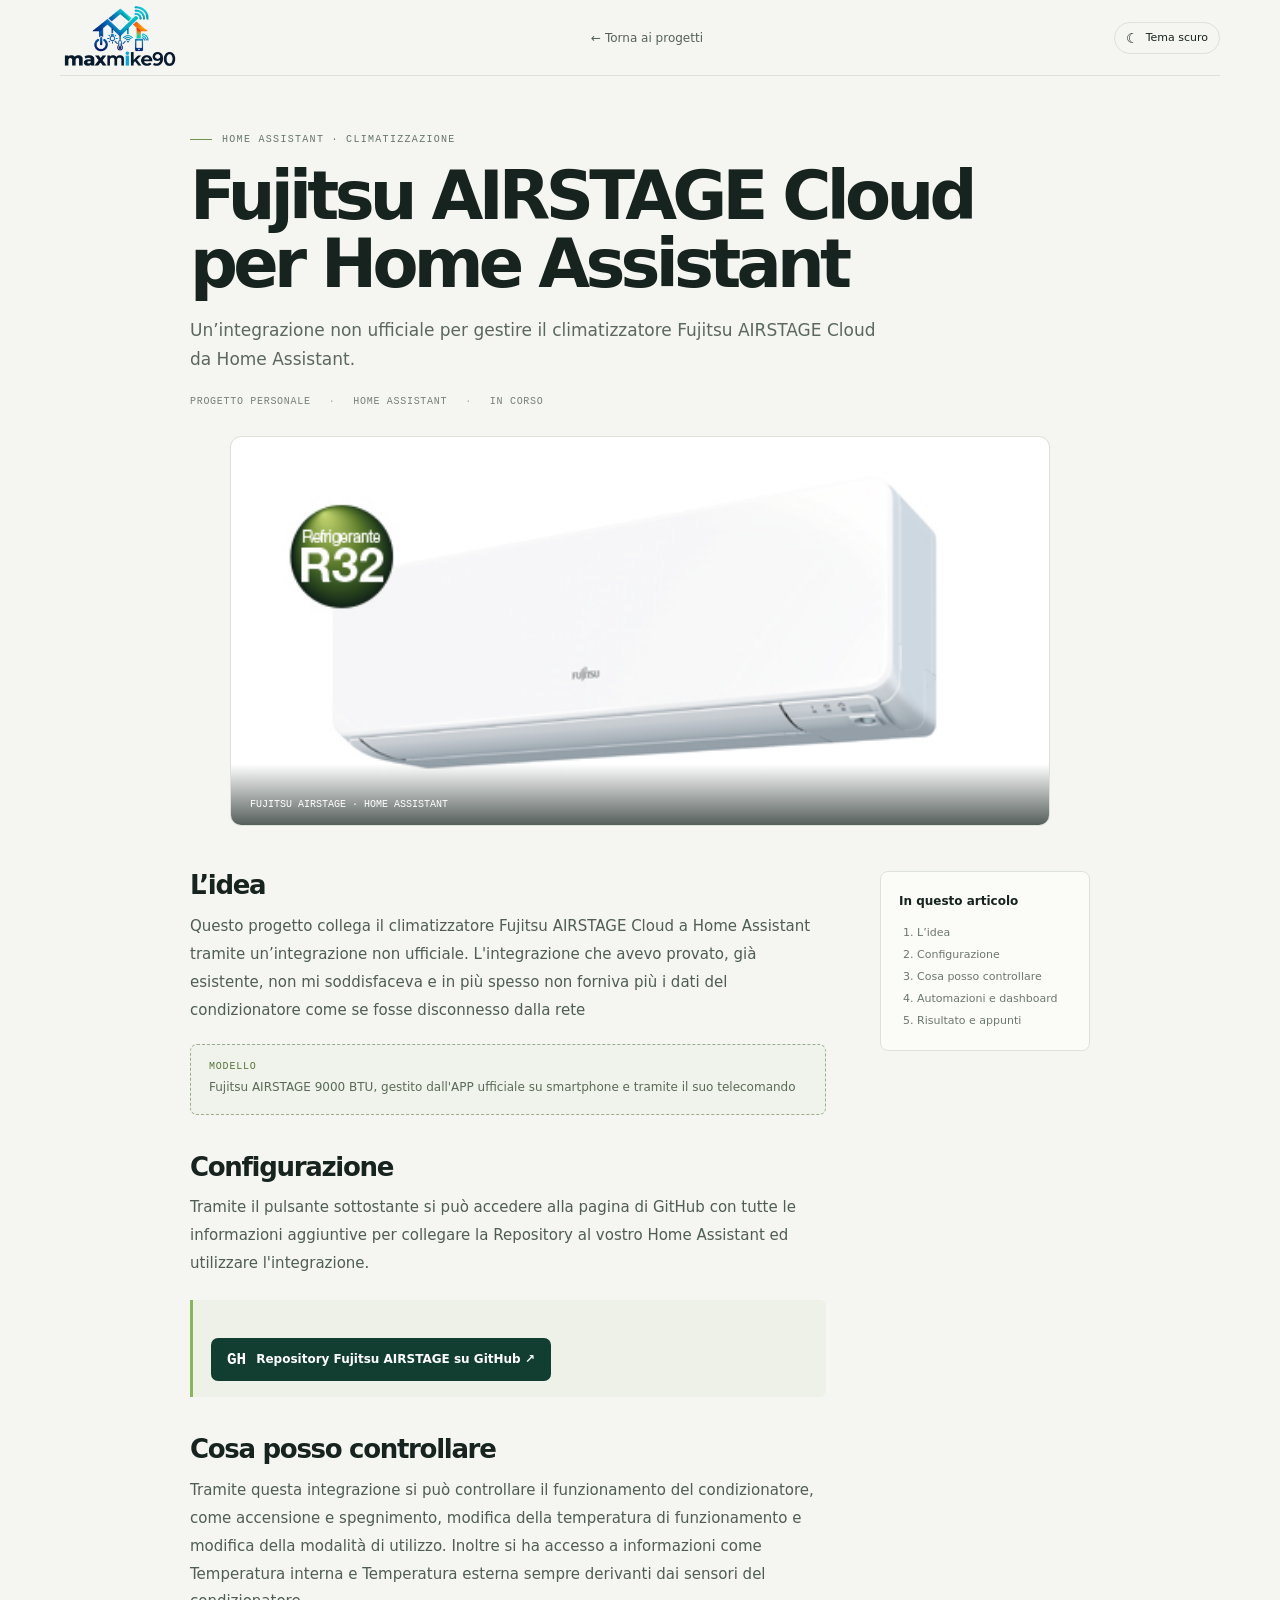
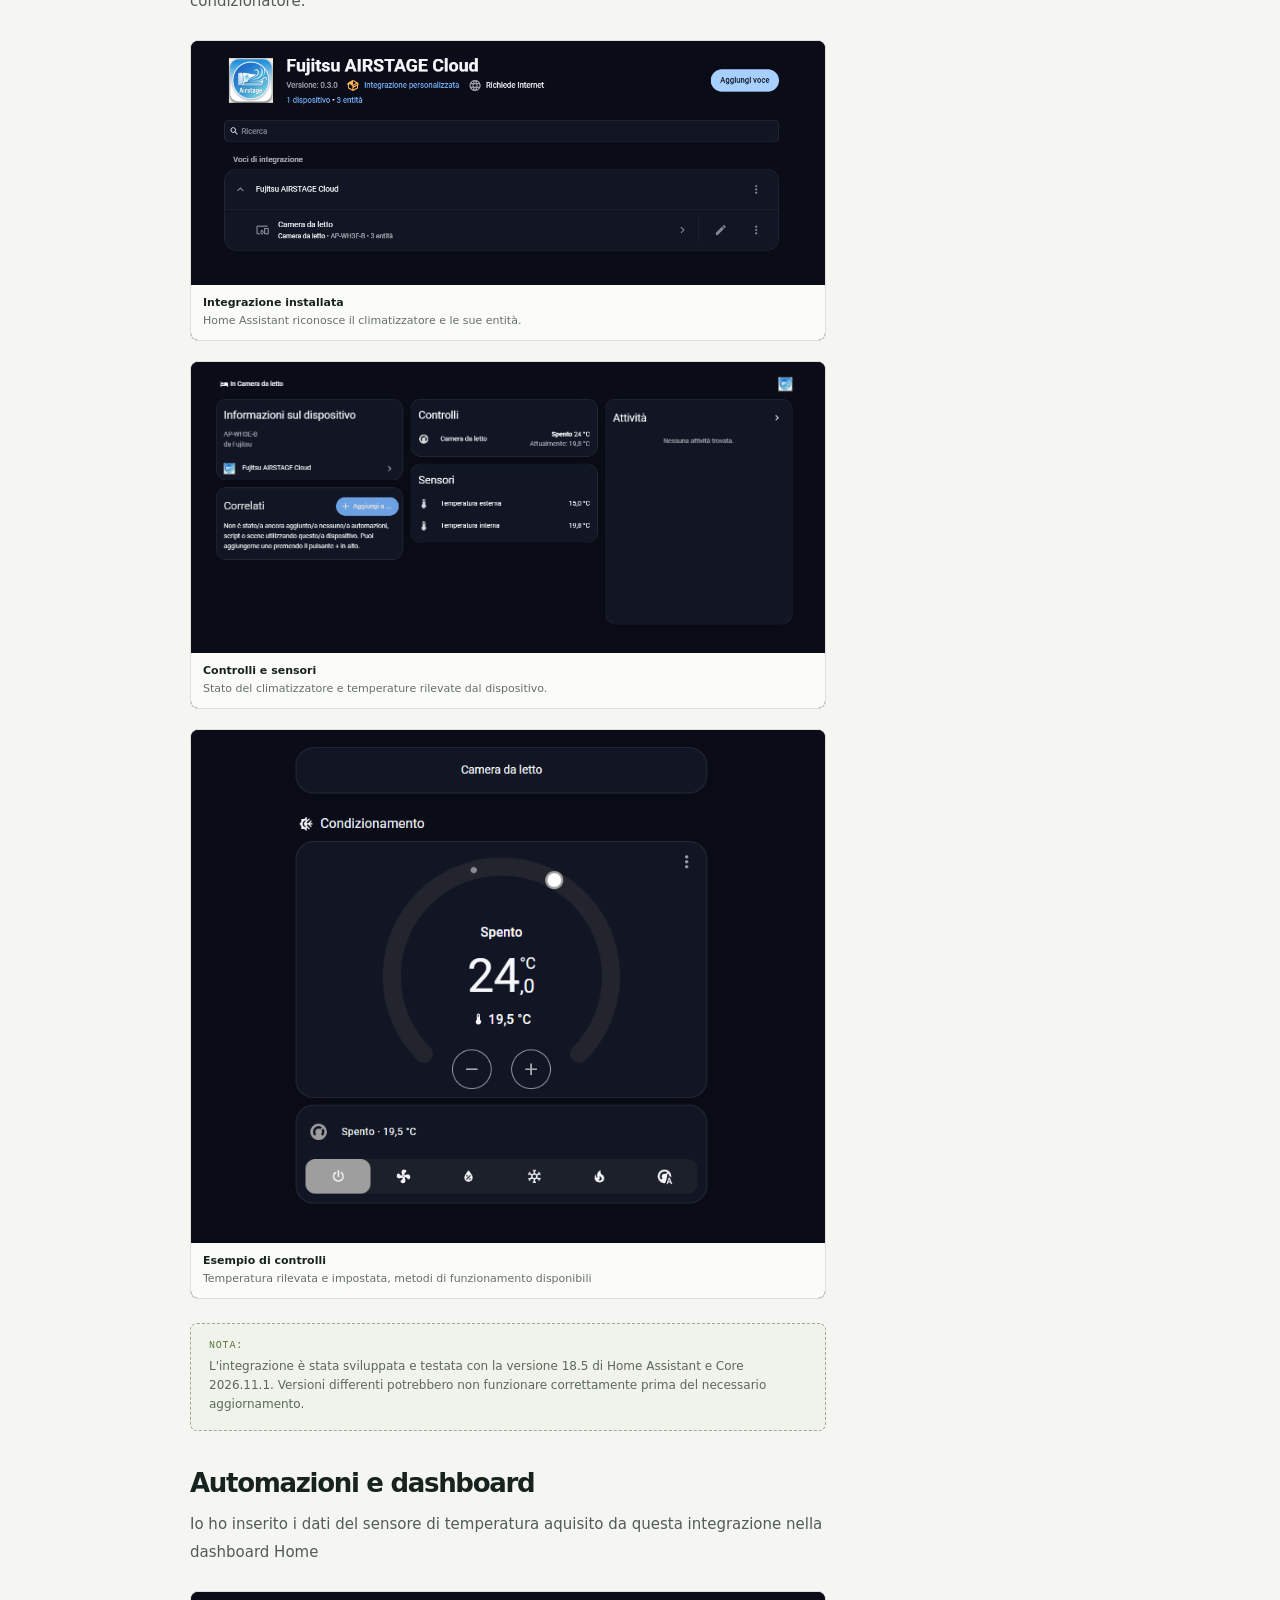
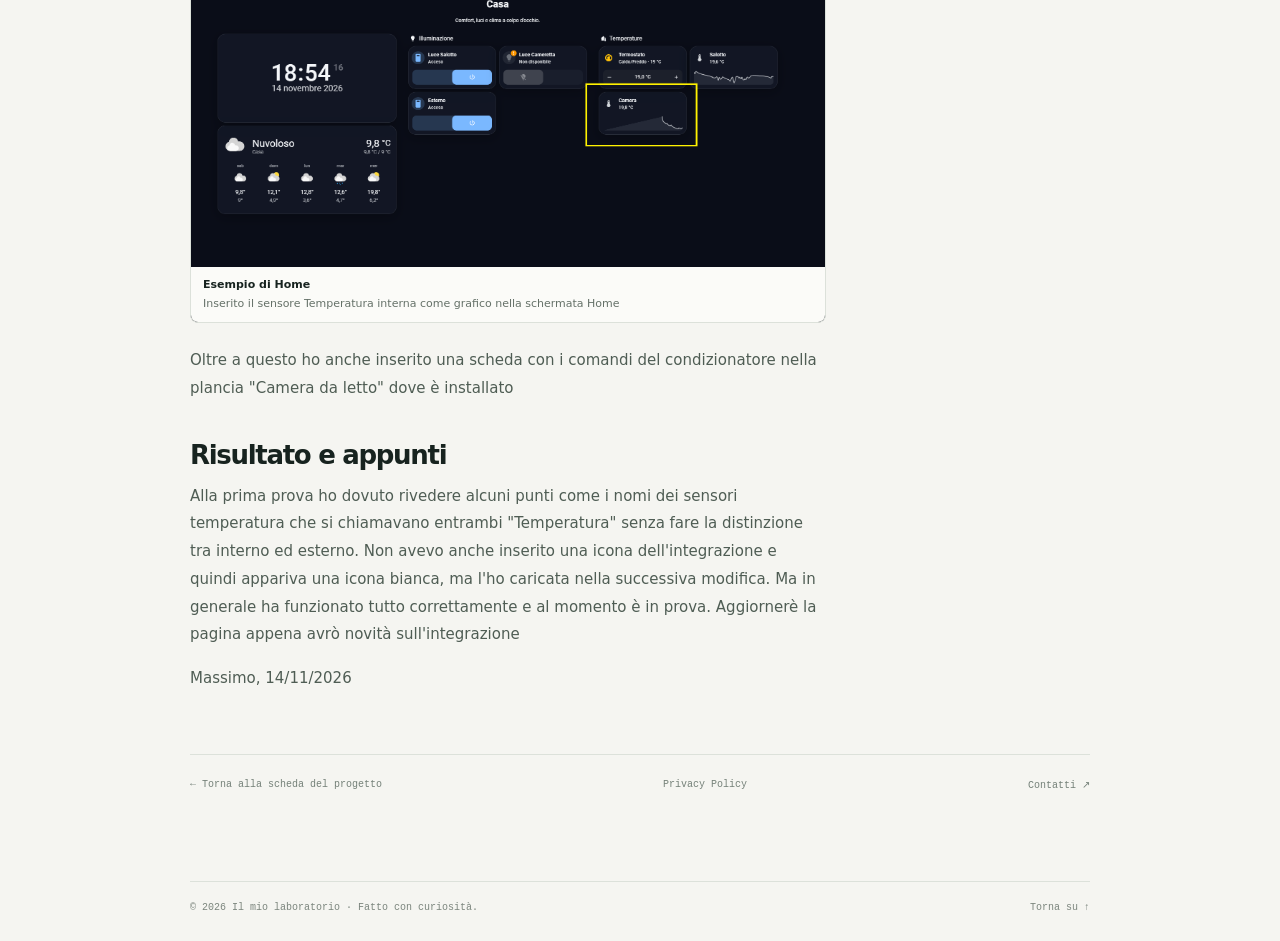
==== commit d78b1d8b: "move" ====
--- a/fujitsu-airstage.html
+++ b/fujitsu-airstage.html
@@ -1,99 +1,12 @@
-<!doctype html>
-<html lang="it">
-<head>
-  <meta charset="utf-8">
-  <meta name="viewport" content="width=device-width, initial-scale=1">
-  <meta name="theme-color" content="#f5f5f1">
-  <meta name="description" content="Appunti sul progetto Fujitsu AIRSTAGE Cloud per Home Assistant.">
-  <title>Fujitsu AIRSTAGE Cloud per Home Assistant — Il mio laboratorio</title>
-  <link rel="stylesheet" href="assets/css/style.css">  
-</head>
-<body>
-  <header class="wrap topbar">
-    <a class="brand" href="index.html">
-		<img src="logo.png" alt="Torna alla Home" style="max-width: 120px; height: auto;">
-	</a>
-    <a class="back" href="index.html#progetti">← Torna ai progetti</a>
-      <button class="theme-toggle" id="theme-toggle" type="button" aria-label="Attiva tema scuro" aria-pressed="false"><span class="theme-icon" aria-hidden="true">☾</span><span>Tema scuro</span></button>
-    </header>
-  <main class="wrap policy-wrap article">
-    <div class="eyebrow">HOME ASSISTANT · CLIMATIZZAZIONE</div>
-    <h1>Fujitsu AIRSTAGE Cloud per Home Assistant</h1>
-    <p class="dek">Un’integrazione non ufficiale per gestire il climatizzatore Fujitsu AIRSTAGE Cloud da Home Assistant.</p>
-    <div class="meta"><span>Progetto personale</span><span>Home Assistant</span><span>In corso</span></div>
-    <figure class="cover"><img src="assets/images/fujitsu.jpg" alt="Il progetto Fujitsu AIRSTAGE Cloud con Home Assistant"><figcaption>FUJITSU AIRSTAGE · HOME ASSISTANT</figcaption></figure>
-    <div class="layout">
-      <article class="prose">
-        <h2 id="idea">L’idea</h2>
-        <p>Questo progetto collega il climatizzatore Fujitsu AIRSTAGE Cloud a Home Assistant tramite un’integrazione non ufficiale. L'integrazione che avevo provato, già esistente, non mi soddisfaceva e in più spesso non forniva più i dati del condizionatore come se fosse disconnesso dalla rete</p>
-        <div class="todo"><b>Modello</b>Fujitsu AIRSTAGE 9000 BTU, gestito dall'APP ufficiale su smartphone e tramite il suo telecomando</div>
-
-        <h2 id="configurazione">Configurazione</h2>
-        <p>Tramite il pulsante sottostante si può accedere alla pagina di GitHub con tutte le informazioni aggiuntive per collegare la Repository al vostro Home Assistant ed utilizzare l'integrazione.</p>
-        <div class="callout"><a class="github-link" href="https://github.com/massimomichelotti90-byte/airstage-ha" target="_blank" rel="noopener noreferrer"><span class="github-mark">GH</span> Repository Fujitsu AIRSTAGE su GitHub ↗</a></div>
-
-        <h2 id="controlli">Cosa posso controllare</h2>
-        <p>Tramite questa integrazione si può controllare il funzionamento del condizionatore, come accensione e spegnimento, modifica della temperatura di funzionamento e modifica della modalità di utilizzo. Inoltre si ha accesso a informazioni come Temperatura interna e Temperatura esterna sempre derivanti dai sensori del condizionatore.</p>
-        <div class="image-gallery">
-          <figure><img src="assets/images/s1.png" alt="Schermata di Fujitsu AIRSTAGE Cloud in Home Assistant"><figcaption><strong>Integrazione installata</strong>Home Assistant riconosce il climatizzatore e le sue entità.</figcaption></figure>
-          <figure><img src="assets/images/s2.png" alt="Scheda dispositivo con controlli e sensori di temperatura Fujitsu"><figcaption><strong>Controlli e sensori</strong>Stato del climatizzatore e temperature rilevate dal dispositivo.</figcaption></figure>
-          <figure><img src="assets/images/s3.png" alt="Esempio di schermata dei controlli su HA"><figcaption><strong>Esempio di controlli</strong>Temperatura rilevata e impostata, metodi di funzionamento disponibili</figcaption></figure>
-        </div>
-        <div class="todo"><b>Nota:</b>L'integrazione è stata sviluppata e testata con la versione 18.5 di Home Assistant e Core 2026.11.1. Versioni differenti potrebbero non funzionare correttamente prima del necessario aggiornamento.</div>
-
-        <h2 id="automazioni">Automazioni e dashboard</h2>
-        <p>Io ho inserito i dati del sensore di temperatura aquisito da questa integrazione nella dashboard Home</p>
-        <div class="image-gallery">
-          <figure><img src="assets/images/s4.png" alt="Integrazione su schermata Home"><figcaption><strong>Esempio di Home</strong>Inserito il sensore Temperatura interna come grafico nella schermata Home</figcaption></figure>
-        </div>
-		<p>Oltre a questo ho anche inserito una scheda con i comandi del condizionatore nella plancia "Camera da letto" dove è installato</p>
-		
-        <h2 id="risultato">Risultato e appunti</h2>
-        <p>Alla prima prova ho dovuto rivedere alcuni punti come i nomi dei sensori temperatura che si chiamavano entrambi "Temperatura" senza fare la distinzione
-			tra interno ed esterno. Non avevo anche inserito una icona dell'integrazione e quindi appariva una icona bianca, ma l'ho caricata nella successiva modifica.
-			Ma in generale ha funzionato tutto correttamente e al momento è in prova. Aggiornerè la pagina appena avrò novità sull'integrazione</p>
-		
-		<p>Massimo, 14/11/2026</p>
-      </article>
-      <aside class="sidebar"><b>In questo articolo</b><ol><li><a href="#idea">L’idea</a></li><li><a href="#configurazione">Configurazione</a></li><li><a href="#controlli">Cosa posso controllare</a></li><li><a href="#automazioni">Automazioni e dashboard</a></li><li><a href="#risultato">Risultato e appunti</a></li></ol></aside>
-    </div>
-    <div class="article-footer"><a href="index.html#progetto-fujitsu">← Torna alla scheda del progetto</a><a href="Privacy-policy.html">Privacy Policy</a><a href="index.html#contatti">Contatti ↗</a></div>
-  </main>
-  <dialog class="lightbox" id="lightbox" aria-label="Immagine ingrandita"><form method="dialog"><button class="lightbox-close" aria-label="Chiudi immagine">Chiudi ×</button></form><img src="" alt=""></dialog>
-  <footer class="wrap policy-wrap footer"><span>© <span id="year">2026</span> Il mio laboratorio · Fatto con curiosità.</span><a href="#">Torna su ↑</a></footer>
-  <script>
-    const themeToggle=document.querySelector("#theme-toggle");
-    let savedTheme=null; try{savedTheme=localStorage.getItem("portfolio-theme")}catch(error){};
-    const setTheme=(theme)=>{document.documentElement.dataset.theme=theme;const dark=theme==="dark";themeToggle.setAttribute("aria-pressed",String(dark));themeToggle.setAttribute("aria-label",dark?"Attiva tema chiaro":"Attiva tema scuro");themeToggle.innerHTML=`<span class="theme-icon" aria-hidden="true">${dark?"☀":"☾"}</span><span>${dark?"Tema chiaro":"Tema scuro"}</span>`};
-    setTheme(savedTheme||(window.matchMedia("(prefers-color-scheme: dark)").matches?"dark":"light"));
-    themeToggle.addEventListener("click",()=>{const next=document.documentElement.dataset.theme==="dark"?"light":"dark";setTheme(next);try{localStorage.setItem("portfolio-theme",next)}catch(error){}});
-    const lightbox = document.getElementById("lightbox");
-    const largeImage = lightbox.querySelector("img");
-    document.querySelectorAll(".image-gallery figure img").forEach((img) => {
-      const button = document.createElement("button");
-      button.type = "button";
-      button.className = "image-zoom";
-      button.setAttribute("aria-label", "Ingrandisci immagine: " + img.alt);
-      img.before(button);
-      button.append(img);
-      button.addEventListener("click", () => {
-        largeImage.src = img.src;
-        largeImage.alt = img.alt;
-        lightbox.showModal();
-      });
-    });
-    lightbox.addEventListener("click", (event) => {
-      if (event.target === lightbox) lightbox.close();
-    });
-    document.querySelector("#year").textContent = new Date().getFullYear();
-  </script>
-</body>
+<!doctype html>
+<html lang="it">
+<head>
+  <meta charset="utf-8">
+  <meta http-equiv="refresh" content="0; url=articoli/fujitsu-airstage.html">
+  <link rel="canonical" href="articoli/fujitsu-airstage.html">
+  <title>Articolo spostato</title>
+</head>
+<body>
+  <p>L’articolo è stato spostato. <a href="articoli/fujitsu-airstage.html">Apri l’articolo Fujitsu AIRSTAGE</a>.</p>
+</body>
 </html>
-
-
-
-
-
-
-
-
